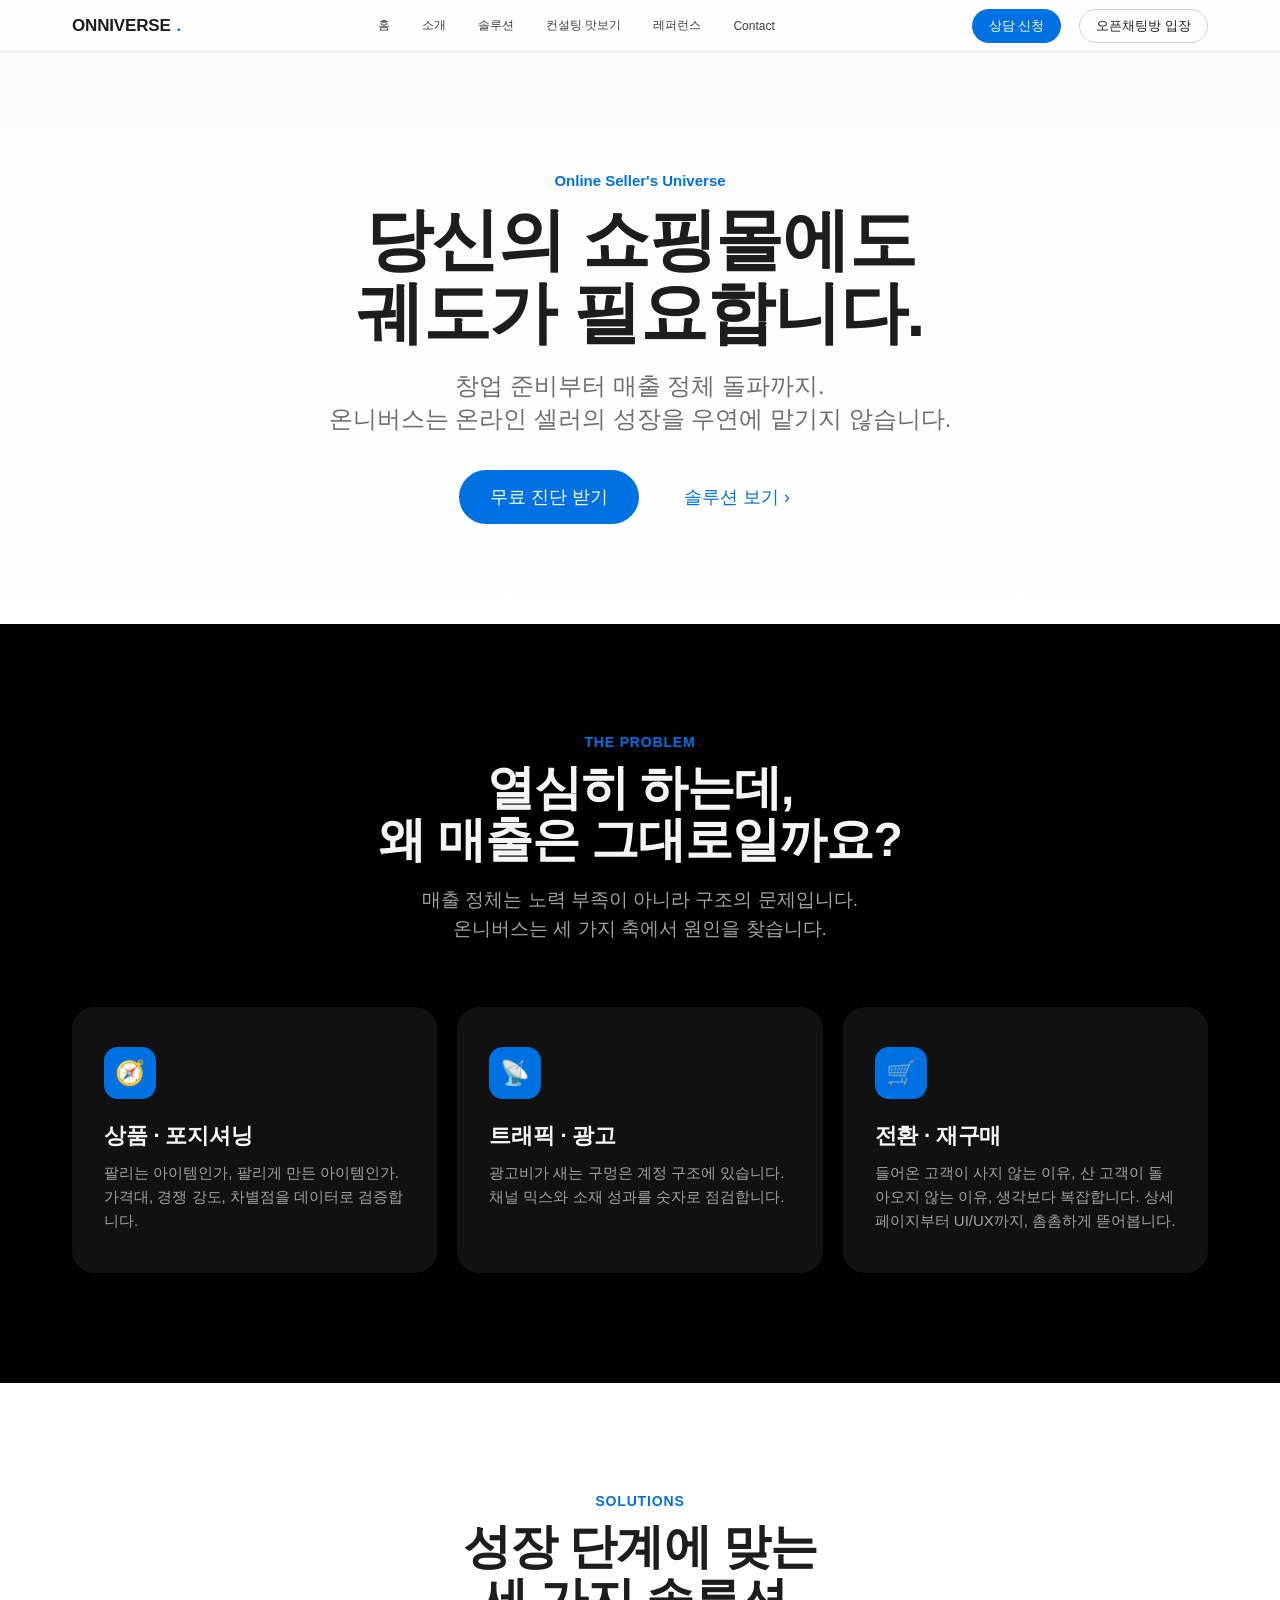
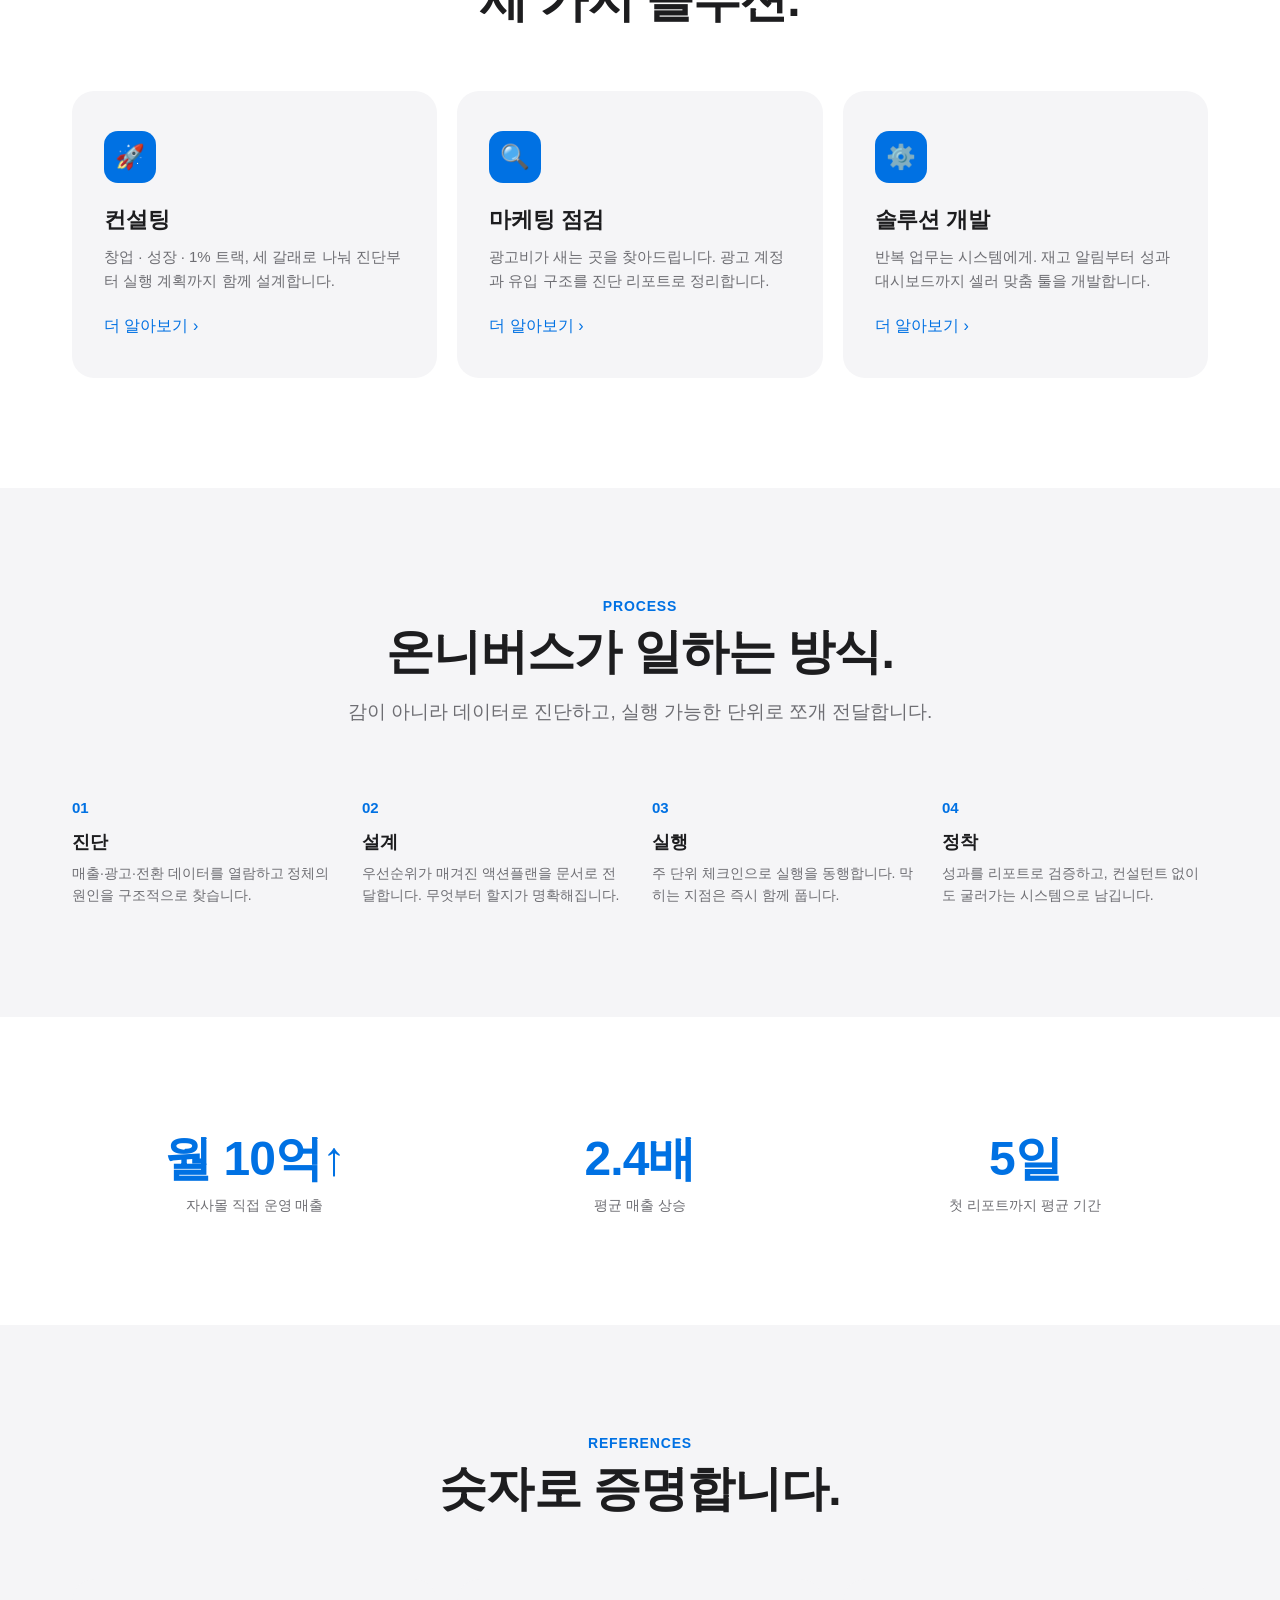
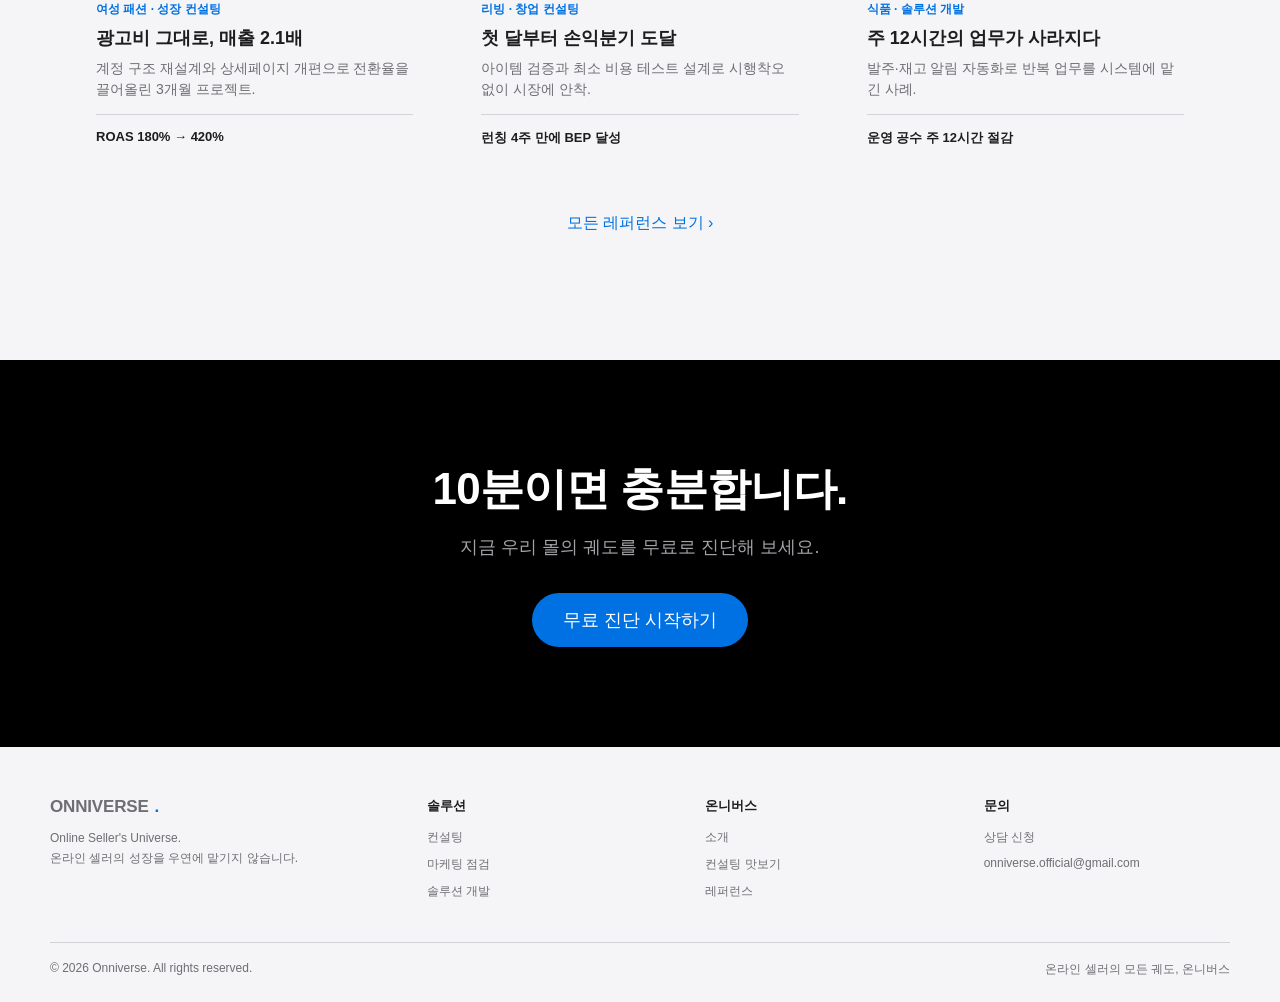
==== index.html @ 3732db98 "온니버스 웹사이트 초기 배포 Co-Authored-By: Claude Fable 5 <noreply@anthropic.com>" ====
<!DOCTYPE html>
<html lang="ko">
<head>
  <meta charset="UTF-8">
  <meta name="viewport" content="width=device-width, initial-scale=1.0">
  <title>온니버스 — Online Seller's Universe</title>
  <meta name="description" content="온라인 쇼핑몰 창업부터 매출 성장까지, 셀러의 모든 궤도를 설계하는 이커머스 컨설팅 온니버스.">
  <link rel="stylesheet" href="assets/css/style.css?v=3">
</head>
<body>

<nav class="nav">
  <div class="nav-inner">
    <a href="index.html" class="nav-logo">ONNIVERSE<span class="dot">.</span></a>
    <ul class="nav-menu">
      <li><a class="nav-link" href="index.html">홈</a></li>
      <li><a class="nav-link" href="about.html">소개</a></li>
      <li class="has-dropdown">
        <a class="nav-link" href="consulting.html">솔루션</a>
        <ul class="dropdown">
          <li><a href="consulting.html">컨설팅</a></li>
          <li><a href="marketing-audit.html">마케팅 점검</a></li>
          <li><a href="solution-dev.html">솔루션 개발</a></li>
        </ul>
      </li>
      <li><a class="nav-link" href="preview.html">컨설팅 맛보기</a></li>
      <li><a class="nav-link" href="references.html">레퍼런스</a></li>
      <li><a class="nav-link" href="contact.html">Contact</a></li>
    </ul>
    <div class="nav-cta">
      <a href="contact.html" class="btn btn-primary" style="padding:7px 16px;font-size:13px;">상담 신청</a>
      <a href="https://open.kakao.com/o/gEB5UUCi" target="_blank" rel="noopener" class="btn btn-ghost" style="padding:7px 16px;font-size:13px;">오픈채팅방 입장</a>
      <button class="nav-toggle" aria-label="메뉴 열기">
        <svg width="20" height="20" viewBox="0 0 20 20" fill="none"><path d="M3 5h14M3 10h14M3 15h14" stroke="currentColor" stroke-width="1.5" stroke-linecap="round"/></svg>
      </button>
    </div>
  </div>
</nav>

<!-- Hero -->
<header class="hero">
  <div class="hero-eyebrow">Online Seller's Universe</div>
  <h1>당신의 쇼핑몰에도<br>궤도가 필요합니다.</h1>
  <p class="lead">창업 준비부터 매출 정체 돌파까지.<br>온니버스는 온라인 셀러의 성장을 우연에 맡기지 않습니다.</p>
  <div class="hero-actions">
    <a href="preview.html" class="btn btn-primary btn-lg">무료 진단 받기</a>
    <a href="consulting.html" class="btn btn-secondary btn-lg">솔루션 보기 ›</a>
  </div>
</header>

<!-- Problem -->
<section class="section section-dark">
  <div class="wrap">
    <div class="section-head reveal">
      <div class="section-eyebrow">The Problem</div>
      <h2>열심히 하는데,<br>왜 매출은 그대로일까요?</h2>
      <p class="text-secondary">매출 정체는 노력 부족이 아니라 구조의 문제입니다.<br>온니버스는 세 가지 축에서 원인을 찾습니다.</p>
    </div>
    <div class="grid grid-3">
      <div class="card card-dark reveal">
        <div class="card-icon">🧭</div>
        <h3>상품 · 포지셔닝</h3>
        <p>팔리는 아이템인가, 팔리게 만든 아이템인가. 가격대, 경쟁 강도, 차별점을 데이터로 검증합니다.</p>
      </div>
      <div class="card card-dark reveal">
        <div class="card-icon">📡</div>
        <h3>트래픽 · 광고</h3>
        <p>광고비가 새는 구멍은 계정 구조에 있습니다. 채널 믹스와 소재 성과를 숫자로 점검합니다.</p>
      </div>
      <div class="card card-dark reveal">
        <div class="card-icon">🛒</div>
        <h3>전환 · 재구매</h3>
        <p>들어온 고객이 사지 않는 이유, 산 고객이 돌아오지 않는 이유, 생각보다 복잡합니다. 상세페이지부터 UI/UX까지, 촘촘하게 뜯어봅니다.</p>
      </div>
    </div>
  </div>
</section>

<!-- Solutions preview -->
<section class="section">
  <div class="wrap">
    <div class="section-head reveal">
      <div class="section-eyebrow">Solutions</div>
      <h2>성장 단계에 맞는<br>세 가지 솔루션.</h2>
    </div>
    <div class="grid grid-3">
      <a href="consulting.html" class="card reveal">
        <div class="card-icon">🚀</div>
        <h3>컨설팅</h3>
        <p>창업 · 성장 · 1% 트랙, 세 갈래로 나눠 진단부터 실행 계획까지 함께 설계합니다.</p>
        <p class="mt-40" style="margin-top:20px;"><span class="link-arrow">더 알아보기 ›</span></p>
      </a>
      <a href="marketing-audit.html" class="card reveal">
        <div class="card-icon">🔍</div>
        <h3>마케팅 점검</h3>
        <p>광고비가 새는 곳을 찾아드립니다. 광고 계정과 유입 구조를 진단 리포트로 정리합니다.</p>
        <p class="mt-40" style="margin-top:20px;"><span class="link-arrow">더 알아보기 ›</span></p>
      </a>
      <a href="solution-dev.html" class="card reveal">
        <div class="card-icon">⚙️</div>
        <h3>솔루션 개발</h3>
        <p>반복 업무는 시스템에게. 재고 알림부터 성과 대시보드까지 셀러 맞춤 툴을 개발합니다.</p>
        <p class="mt-40" style="margin-top:20px;"><span class="link-arrow">더 알아보기 ›</span></p>
      </a>
    </div>
  </div>
</section>

<!-- Process -->
<section class="section section-gray">
  <div class="wrap">
    <div class="section-head reveal">
      <div class="section-eyebrow">Process</div>
      <h2>온니버스가 일하는 방식.</h2>
      <p>감이 아니라 데이터로 진단하고, 실행 가능한 단위로 쪼개 전달합니다.</p>
    </div>
    <div class="steps reveal">
      <div class="step">
        <div class="step-num">01</div>
        <h4>진단</h4>
        <p>매출·광고·전환 데이터를 열람하고 정체의 원인을 구조적으로 찾습니다.</p>
      </div>
      <div class="step">
        <div class="step-num">02</div>
        <h4>설계</h4>
        <p>우선순위가 매겨진 액션플랜을 문서로 전달합니다. 무엇부터 할지가 명확해집니다.</p>
      </div>
      <div class="step">
        <div class="step-num">03</div>
        <h4>실행</h4>
        <p>주 단위 체크인으로 실행을 동행합니다. 막히는 지점은 즉시 함께 풉니다.</p>
      </div>
      <div class="step">
        <div class="step-num">04</div>
        <h4>정착</h4>
        <p>성과를 리포트로 검증하고, 컨설턴트 없이도 굴러가는 시스템으로 남깁니다.</p>
      </div>
    </div>
  </div>
</section>

<!-- Stats -->
<section class="section">
  <div class="wrap">
    <div class="stats stats-3 reveal">
      <div class="stat"><div class="num">월 10억↑</div><div class="label">자사몰 직접 운영 매출</div></div>
      <div class="stat"><div class="num">2.4배</div><div class="label">평균 매출 상승</div></div>
      <div class="stat"><div class="num">5일</div><div class="label">첫 리포트까지 평균 기간</div></div>
    </div>
  </div>
</section>

<!-- Reference highlight -->
<section class="section section-gray">
  <div class="wrap">
    <div class="section-head reveal">
      <div class="section-eyebrow">References</div>
      <h2>숫자로 증명합니다.</h2>
    </div>
    <div class="grid grid-3">
      <div class="ref-card reveal">
        <div class="ref-body">
          <div class="ref-tag">여성 패션 · 성장 컨설팅</div>
          <h4>광고비 그대로, 매출 2.1배</h4>
          <p>계정 구조 재설계와 상세페이지 개편으로 전환율을 끌어올린 3개월 프로젝트.</p>
          <div class="ref-result">ROAS 180% → 420%</div>
        </div>
      </div>
      <div class="ref-card reveal">
        <div class="ref-body">
          <div class="ref-tag">리빙 · 창업 컨설팅</div>
          <h4>첫 달부터 손익분기 도달</h4>
          <p>아이템 검증과 최소 비용 테스트 설계로 시행착오 없이 시장에 안착.</p>
          <div class="ref-result">런칭 4주 만에 BEP 달성</div>
        </div>
      </div>
      <div class="ref-card reveal">
        <div class="ref-body">
          <div class="ref-tag">식품 · 솔루션 개발</div>
          <h4>주 12시간의 업무가 사라지다</h4>
          <p>발주·재고 알림 자동화로 반복 업무를 시스템에 맡긴 사례.</p>
          <div class="ref-result">운영 공수 주 12시간 절감</div>
        </div>
      </div>
    </div>
    <p class="text-center mt-40"><a href="references.html" class="link-arrow">모든 레퍼런스 보기 ›</a></p>
  </div>
</section>

<!-- CTA -->
<section class="cta-banner">
  <h2>10분이면 충분합니다.</h2>
  <p>지금 우리 몰의 궤도를 무료로 진단해 보세요.</p>
  <a href="preview.html" class="btn btn-primary btn-lg">무료 진단 시작하기</a>
</section>

<footer class="footer">
  <div class="footer-top">
    <div class="footer-brand">
      <div class="nav-logo">ONNIVERSE<span class="dot">.</span></div>
      <p>Online Seller's Universe.<br>온라인 셀러의 성장을 우연에 맡기지 않습니다.</p>
    </div>
    <div class="footer-col">
      <h5>솔루션</h5>
      <ul>
        <li><a href="consulting.html">컨설팅</a></li>
        <li><a href="marketing-audit.html">마케팅 점검</a></li>
        <li><a href="solution-dev.html">솔루션 개발</a></li>
      </ul>
    </div>
    <div class="footer-col">
      <h5>온니버스</h5>
      <ul>
        <li><a href="about.html">소개</a></li>
        <li><a href="preview.html">컨설팅 맛보기</a></li>
        <li><a href="references.html">레퍼런스</a></li>
      </ul>
    </div>
    <div class="footer-col">
      <h5>문의</h5>
      <ul>
        <li><a href="contact.html">상담 신청</a></li>
        <li><a href="mailto:onniverse.official@gmail.com">onniverse.official@gmail.com</a></li>
      </ul>
    </div>
  </div>
  <div class="footer-bottom">
    <span>© 2026 Onniverse. All rights reserved.</span>
    <span>온라인 셀러의 모든 궤도, 온니버스</span>
  </div>
</footer>

<script src="assets/js/main.js"></script>
</body>
</html>
---- assets/css/style.css ----
/* ==========================================================================
   온니버스 (Onniverse) — Design System
   Apple.com-inspired: large type, generous whitespace, blur nav, subtle motion
   ========================================================================== */

:root {
  --bg: #ffffff;
  --bg-secondary: #f5f5f7;
  --bg-dark: #000000;
  --bg-dark-2: #111112;
  --text: #1d1d1f;
  --text-secondary: #6e6e73;
  --text-on-dark: #f5f5f7;
  --text-on-dark-secondary: #a1a1a6;
  --accent: #0071e3;
  --accent-hover: #0077ed;
  --border: #d2d2d7;
  --border-dark: #333336;
  --radius-lg: 22px;
  --radius-md: 14px;
  --radius-sm: 8px;
  --nav-height: 52px;
  --max-width: 1180px;
  --ease: cubic-bezier(0.28, 0.11, 0.32, 1);
}

* { box-sizing: border-box; }

html {
  scroll-behavior: smooth;
  scroll-padding-top: var(--nav-height);
}

body {
  margin: 0;
  font-family: -apple-system, BlinkMacSystemFont, "SF Pro Display", "SF Pro KR",
    "Apple SD Gothic Neo", "Pretendard", "Helvetica Neue", Arial, sans-serif;
  color: var(--text);
  background: var(--bg);
  -webkit-font-smoothing: antialiased;
  overflow-x: hidden;
}

img { max-width: 100%; display: block; }
a { color: inherit; text-decoration: none; }
ul { list-style: none; margin: 0; padding: 0; }
button { font-family: inherit; }

.wrap {
  max-width: var(--max-width);
  margin: 0 auto;
  padding: 0 22px;
}

/* ---------- Navigation ---------- */

.nav {
  position: fixed;
  top: 0; left: 0; right: 0;
  height: var(--nav-height);
  z-index: 1000;
  background: rgba(255, 255, 255, 0.72);
  backdrop-filter: saturate(180%) blur(20px);
  -webkit-backdrop-filter: saturate(180%) blur(20px);
  border-bottom: 1px solid rgba(0, 0, 0, 0.08);
}

.nav-inner {
  max-width: var(--max-width);
  margin: 0 auto;
  height: 100%;
  padding: 0 22px;
  display: flex;
  align-items: center;
  justify-content: space-between;
}

.nav-logo {
  font-size: 17px;
  font-weight: 600;
  letter-spacing: -0.01em;
  display: flex;
  align-items: center;
  gap: 6px;
}

.nav-logo .dot { color: var(--accent); }

.nav-menu {
  display: flex;
  align-items: center;
  height: 100%;
}

.nav-menu > li {
  position: relative;
  height: 100%;
}

.nav-link {
  display: flex;
  align-items: center;
  height: 100%;
  padding: 0 16px;
  font-size: 12px;
  font-weight: 400;
  color: var(--text);
  opacity: 0.85;
  transition: opacity 0.2s var(--ease);
  white-space: nowrap;
}

.nav-link:hover { opacity: 1; }

.nav-menu > li.has-dropdown:hover .dropdown {
  opacity: 1;
  visibility: visible;
  transform: translateY(0);
}

.dropdown {
  position: absolute;
  top: 100%;
  left: 50%;
  transform: translateX(-50%) translateY(-8px);
  min-width: 190px;
  background: rgba(255, 255, 255, 0.85);
  backdrop-filter: saturate(180%) blur(24px);
  -webkit-backdrop-filter: saturate(180%) blur(24px);
  border-radius: 0 0 12px 12px;
  box-shadow: 0 12px 28px rgba(0, 0, 0, 0.12);
  padding: 10px 0;
  opacity: 0;
  visibility: hidden;
  transition: all 0.25s var(--ease);
}

.dropdown li a {
  display: block;
  padding: 10px 22px;
  font-size: 13px;
  color: var(--text);
  opacity: 0.8;
}

.dropdown li a:hover { opacity: 1; color: var(--accent); }

.nav-cta {
  display: flex;
  align-items: center;
  gap: 18px;
}

.nav-toggle {
  display: none;
  background: none;
  border: none;
  cursor: pointer;
  padding: 8px;
  color: var(--text);
}

/* Mobile nav */
@media (max-width: 834px) {
  .nav-toggle { display: block; }
  .nav-menu {
    position: fixed;
    top: var(--nav-height);
    left: 0; right: 0;
    flex-direction: column;
    align-items: stretch;
    background: rgba(255, 255, 255, 0.97);
    backdrop-filter: blur(20px);
    height: auto;
    max-height: 0;
    overflow: hidden;
    transition: max-height 0.35s var(--ease);
    border-bottom: 1px solid var(--border);
  }
  .nav-menu.open { max-height: 600px; }
  .nav-menu > li { height: auto; }
  .nav-link {
    height: auto;
    padding: 16px 22px;
    font-size: 17px;
    border-bottom: 1px solid rgba(0,0,0,0.06);
  }
  .dropdown {
    position: static;
    transform: none;
    opacity: 1;
    visibility: visible;
    box-shadow: none;
    border-radius: 0;
    background: var(--bg-secondary);
    display: none;
    padding: 4px 0;
  }
  .nav-menu > li.has-dropdown.open .dropdown { display: block; }
  .dropdown li a { padding: 14px 40px; font-size: 15px; }
}

/* ---------- Hero ---------- */

.hero {
  padding: calc(var(--nav-height) + 120px) 22px 100px;
  text-align: center;
  background: linear-gradient(180deg, #fbfbfd 0%, #ffffff 100%);
}

.hero-eyebrow {
  font-size: 15px;
  font-weight: 600;
  color: var(--accent);
  margin-bottom: 14px;
}

.hero h1 {
  font-size: clamp(38px, 6vw, 68px);
  font-weight: 700;
  letter-spacing: -0.02em;
  line-height: 1.07;
  margin: 0 0 20px;
}

.hero p.lead {
  font-size: clamp(18px, 2.4vw, 24px);
  color: var(--text-secondary);
  max-width: 640px;
  margin: 0 auto 34px;
  line-height: 1.4;
}

.hero-actions {
  display: flex;
  gap: 14px;
  justify-content: center;
  flex-wrap: wrap;
}

.hero-visual {
  margin-top: 64px;
  border-radius: var(--radius-lg);
  overflow: hidden;
  background: linear-gradient(135deg, #eef1f5 0%, #dfe3ea 100%);
  aspect-ratio: 16 / 8;
  max-width: var(--max-width);
  margin-left: auto;
  margin-right: auto;
  display: flex;
  align-items: center;
  justify-content: center;
  position: relative;
}

/* ---------- Buttons ---------- */

.btn {
  display: inline-flex;
  align-items: center;
  justify-content: center;
  padding: 12px 22px;
  border-radius: 980px;
  font-size: 16px;
  font-weight: 400;
  cursor: pointer;
  border: 1px solid transparent;
  transition: all 0.2s var(--ease);
}

.btn-primary {
  background: var(--accent);
  color: #fff;
}
.btn-primary:hover { background: var(--accent-hover); }

.btn-secondary {
  background: transparent;
  color: var(--accent);
}
.btn-secondary:hover { text-decoration: underline; }

.btn-ghost {
  background: transparent;
  color: var(--text);
  border-color: var(--border);
}
.btn-ghost:hover { border-color: var(--text); }

.btn-lg { padding: 14px 30px; font-size: 18px; }

.link-arrow {
  color: var(--accent);
  font-size: 16px;
  display: inline-flex;
  align-items: center;
  gap: 4px;
}
.link-arrow:hover { text-decoration: underline; }

/* ---------- Sections ---------- */

section { position: relative; }

.section {
  padding: 110px 22px;
}

.section-tight { padding: 80px 22px; }

.section-dark {
  background: var(--bg-dark);
  color: var(--text-on-dark);
}
.section-dark .text-secondary { color: var(--text-on-dark-secondary); }

.section-gray { background: var(--bg-secondary); }

.section-head {
  text-align: center;
  max-width: 720px;
  margin: 0 auto 64px;
}

.section-eyebrow {
  font-size: 14px;
  font-weight: 600;
  color: var(--accent);
  text-transform: uppercase;
  letter-spacing: 0.06em;
  margin-bottom: 12px;
}

.section-head h2 {
  font-size: clamp(30px, 4.5vw, 48px);
  font-weight: 700;
  letter-spacing: -0.02em;
  line-height: 1.1;
  margin: 0 0 18px;
}

.section-head p {
  font-size: 19px;
  color: var(--text-secondary);
  line-height: 1.5;
}

.text-secondary { color: var(--text-secondary); }

/* ---------- Grid / Cards ---------- */

.grid {
  display: grid;
  gap: 20px;
}

.grid-2 { grid-template-columns: repeat(2, 1fr); }
.grid-3 { grid-template-columns: repeat(3, 1fr); }
.grid-4 { grid-template-columns: repeat(4, 1fr); }

@media (max-width: 900px) {
  .grid-2, .grid-3, .grid-4 { grid-template-columns: 1fr; }
}

.card {
  background: var(--bg-secondary);
  border-radius: var(--radius-lg);
  padding: 40px 32px;
  transition: transform 0.3s var(--ease);
}

.card-icon {
  width: 52px;
  height: 52px;
  border-radius: 14px;
  background: var(--accent);
  color: #fff;
  display: flex;
  align-items: center;
  justify-content: center;
  font-size: 24px;
  margin-bottom: 22px;
}

.card h3 {
  font-size: 22px;
  font-weight: 600;
  letter-spacing: -0.01em;
  margin: 0 0 10px;
}

.card p {
  font-size: 15px;
  color: var(--text-secondary);
  line-height: 1.6;
  margin: 0;
}

.card-dark {
  background: var(--bg-dark-2);
  color: var(--text-on-dark);
}
.card-dark p { color: var(--text-on-dark-secondary); }

/* ---------- Stats ---------- */

.stats {
  display: grid;
  grid-template-columns: repeat(4, 1fr);
  gap: 20px;
  text-align: center;
}
.stats-3 { grid-template-columns: repeat(3, 1fr); }
@media (max-width: 700px) {
  .stats, .stats-3 { grid-template-columns: repeat(2, 1fr); }
}
.stat .num {
  font-size: clamp(32px, 4vw, 48px);
  font-weight: 700;
  color: var(--accent);
  letter-spacing: -0.02em;
}
.stat .label {
  font-size: 14px;
  color: var(--text-secondary);
  margin-top: 6px;
}

/* ---------- Steps / Process ---------- */

.steps {
  display: grid;
  grid-template-columns: repeat(4, 1fr);
  gap: 24px;
  counter-reset: step;
}
@media (max-width: 900px) { .steps { grid-template-columns: 1fr 1fr; } }
@media (max-width: 560px) { .steps { grid-template-columns: 1fr; } }

.step {
  position: relative;
  padding-top: 8px;
}
.step .step-num {
  font-size: 15px;
  font-weight: 700;
  color: var(--accent);
  margin-bottom: 14px;
}
.step h4 {
  font-size: 18px;
  font-weight: 600;
  margin: 0 0 8px;
}
.step p {
  font-size: 14px;
  color: var(--text-secondary);
  line-height: 1.6;
  margin: 0;
}

/* ---------- Table ---------- */

table.compare {
  width: 100%;
  border-collapse: collapse;
  font-size: 15px;
}
table.compare th, table.compare td {
  padding: 16px 18px;
  border-bottom: 1px solid var(--border);
  text-align: left;
}
table.compare th { color: var(--text-secondary); font-weight: 500; font-size: 13px; }

/* ---------- Footer ---------- */

.footer {
  background: var(--bg-secondary);
  padding: 50px 22px 24px;
  font-size: 12px;
  color: var(--text-secondary);
}

.footer-top {
  max-width: var(--max-width);
  margin: 0 auto;
  display: grid;
  grid-template-columns: 1.4fr repeat(3, 1fr);
  gap: 32px;
  padding-bottom: 32px;
  border-bottom: 1px solid var(--border);
}

@media (max-width: 700px) {
  .footer-top { grid-template-columns: 1fr 1fr; }
}

.footer-brand .nav-logo { margin-bottom: 10px; }
.footer-brand p { max-width: 260px; line-height: 1.6; }

.footer-col h5 {
  font-size: 13px;
  color: var(--text);
  font-weight: 600;
  margin: 0 0 14px;
}
.footer-col li { margin-bottom: 10px; }
.footer-col a:hover { color: var(--accent); }

.footer-bottom {
  max-width: var(--max-width);
  margin: 0 auto;
  padding-top: 18px;
  display: flex;
  justify-content: space-between;
  flex-wrap: wrap;
  gap: 8px;
}

/* ---------- Reveal animation ---------- */

.reveal {
  opacity: 0;
  transform: translateY(24px);
  transition: opacity 0.7s var(--ease), transform 0.7s var(--ease);
}
.reveal.in {
  opacity: 1;
  transform: translateY(0);
}

/* ---------- Page header (sub pages) ---------- */

.page-header {
  padding: calc(var(--nav-height) + 90px) 22px 70px;
  text-align: center;
}
.page-header .section-eyebrow { justify-content: center; display: flex; }
.page-header h1 {
  font-size: clamp(32px, 5vw, 56px);
  font-weight: 700;
  letter-spacing: -0.02em;
  margin: 0 0 16px;
}
.page-header p {
  font-size: 19px;
  color: var(--text-secondary);
  max-width: 620px;
  margin: 0 auto;
  line-height: 1.5;
}

/* ---------- Breadcrumb ---------- */
.breadcrumb {
  font-size: 13px;
  color: var(--text-secondary);
  text-align: center;
  padding-top: calc(var(--nav-height) + 24px);
}
.breadcrumb a:hover { color: var(--accent); }

/* ---------- Two-col feature ---------- */

.feature-row {
  display: grid;
  grid-template-columns: 1fr 1fr;
  gap: 60px;
  align-items: center;
}
@media (max-width: 900px) {
  .feature-row { grid-template-columns: 1fr; gap: 32px; }
  .feature-row.reverse .feature-visual { order: -1; }
}
.feature-visual {
  border-radius: var(--radius-lg);
  aspect-ratio: 4/3;
  background: linear-gradient(135deg, #eef1f5 0%, #dde1e8 100%);
  display: flex;
  align-items: center;
  justify-content: center;
  font-size: 15px;
  color: var(--text-secondary);
}
.feature-copy .section-eyebrow { margin-bottom: 10px; }
.feature-copy h3 {
  font-size: clamp(26px, 3.5vw, 36px);
  font-weight: 700;
  letter-spacing: -0.02em;
  margin: 0 0 16px;
  line-height: 1.15;
}
.feature-copy p {
  font-size: 17px;
  color: var(--text-secondary);
  line-height: 1.6;
  margin: 0 0 24px;
}
.feature-copy ul { margin: 0 0 24px; }
.feature-copy ul li {
  padding-left: 26px;
  position: relative;
  margin-bottom: 12px;
  font-size: 15px;
  color: var(--text);
}
.feature-copy ul li::before {
  content: "✓";
  position: absolute;
  left: 0;
  color: var(--accent);
  font-weight: 700;
}

/* ---------- Form ---------- */

.form-box {
  max-width: 640px;
  margin: 0 auto;
  background: var(--bg-secondary);
  border-radius: var(--radius-lg);
  padding: 44px;
}
@media (max-width: 600px) { .form-box { padding: 28px 22px; } }

.form-row { margin-bottom: 20px; }
.form-row label {
  display: block;
  font-size: 14px;
  font-weight: 600;
  margin-bottom: 8px;
}
.form-row input,
.form-row select,
.form-row textarea {
  width: 100%;
  padding: 13px 16px;
  border-radius: 10px;
  border: 1px solid var(--border);
  font-size: 15px;
  font-family: inherit;
  background: #fff;
  transition: border-color 0.2s;
}
.form-row input:focus,
.form-row select:focus,
.form-row textarea:focus {
  outline: none;
  border-color: var(--accent);
}
.form-row textarea { resize: vertical; min-height: 120px; }
.form-note { font-size: 13px; color: var(--text-secondary); margin-top: 10px; }

.checkbox-row {
  display: flex;
  align-items: flex-start;
  gap: 10px;
  font-size: 13px;
  color: var(--text-secondary);
}
.checkbox-row input { width: auto; margin-top: 3px; }

/* ---------- Contact info cards ---------- */

.contact-info {
  display: grid;
  grid-template-columns: repeat(3, 1fr);
  gap: 20px;
  max-width: var(--max-width);
  margin: 0 auto 70px;
  text-align: center;
}
@media (max-width: 800px) { .contact-info { grid-template-columns: 1fr; } }
.contact-info .card-icon { margin: 0 auto 18px; }
.contact-info .card { text-align: center; }

/* ---------- Reference / Portfolio ---------- */

.ref-filter {
  display: flex;
  gap: 10px;
  justify-content: center;
  flex-wrap: wrap;
  margin-bottom: 50px;
}
.ref-filter button {
  padding: 9px 18px;
  border-radius: 980px;
  border: 1px solid var(--border);
  background: transparent;
  font-size: 14px;
  cursor: pointer;
  transition: all 0.2s var(--ease);
}
.ref-filter button.active,
.ref-filter button:hover {
  background: var(--text);
  color: #fff;
  border-color: var(--text);
}

.ref-card {
  border-radius: var(--radius-lg);
  overflow: hidden;
  background: var(--bg-secondary);
  cursor: default;
}
.ref-thumb {
  aspect-ratio: 4/3;
  background: linear-gradient(135deg, #e4e7ec, #cfd4dc);
  display: flex;
  align-items: center;
  justify-content: center;
  color: var(--text-secondary);
  font-size: 14px;
}
.ref-body { padding: 22px 24px 26px; }
.ref-tag {
  font-size: 12px;
  font-weight: 600;
  color: var(--accent);
  margin-bottom: 8px;
}
.ref-body h4 { font-size: 18px; margin: 0 0 8px; font-weight: 600; }
.ref-body p { font-size: 14px; color: var(--text-secondary); margin: 0; line-height: 1.5; }
.ref-result {
  margin-top: 14px;
  padding-top: 14px;
  border-top: 1px solid var(--border);
  font-size: 13px;
  font-weight: 600;
  color: var(--text);
}

/* ---------- FAQ / Accordion ---------- */

.accordion-item {
  border-bottom: 1px solid var(--border);
}
.accordion-q {
  width: 100%;
  text-align: left;
  background: none;
  border: none;
  padding: 24px 4px;
  font-size: 17px;
  font-weight: 600;
  display: flex;
  justify-content: space-between;
  align-items: center;
  cursor: pointer;
  color: var(--text);
}
.accordion-q .plus {
  font-size: 22px;
  font-weight: 300;
  color: var(--accent);
  transition: transform 0.3s var(--ease);
  flex-shrink: 0;
  margin-left: 20px;
}
.accordion-item.open .accordion-q .plus { transform: rotate(45deg); }
.accordion-a {
  max-height: 0;
  overflow: hidden;
  transition: max-height 0.35s var(--ease);
}
.accordion-a-inner {
  padding: 0 4px 24px;
  font-size: 15px;
  color: var(--text-secondary);
  line-height: 1.7;
}

/* ---------- Sample report mock ---------- */

.mock-report {
  background: #fff;
  border-radius: var(--radius-lg);
  box-shadow: 0 20px 60px rgba(0,0,0,0.12);
  padding: 36px;
  max-width: 640px;
  margin: 0 auto;
  border: 1px solid var(--border);
}
.mock-report .mock-head {
  display: flex;
  justify-content: space-between;
  align-items: center;
  margin-bottom: 24px;
  padding-bottom: 20px;
  border-bottom: 1px solid var(--border);
}
.mock-score {
  font-size: 40px;
  font-weight: 700;
  color: var(--accent);
}
.mock-row {
  display: flex;
  justify-content: space-between;
  padding: 12px 0;
  border-bottom: 1px solid #f0f0f2;
  font-size: 14px;
}
.mock-badge {
  font-size: 11px;
  font-weight: 700;
  padding: 3px 10px;
  border-radius: 980px;
}
.mock-badge.good { background: #e6f7ec; color: #1c8a44; }
.mock-badge.warn { background: #fff4e0; color: #b9740a; }
.mock-badge.bad { background: #fde8e8; color: #c62828; }

/* ---------- CTA banner ---------- */

.cta-banner {
  text-align: center;
  padding: 100px 22px;
  background: var(--bg-dark);
  color: #fff;
}
.cta-banner h2 {
  font-size: clamp(28px, 4.5vw, 44px);
  font-weight: 700;
  letter-spacing: -0.02em;
  margin: 0 0 16px;
}
.cta-banner p {
  font-size: 18px;
  color: var(--text-on-dark-secondary);
  margin: 0 0 34px;
}

/* ---------- Notice list ---------- */

.notice-list { border-top: 1px solid var(--text); }
.notice-item {
  display: grid;
  grid-template-columns: 90px 1fr 120px;
  gap: 16px;
  align-items: center;
  padding: 22px 8px;
  border-bottom: 1px solid var(--border);
}
@media (max-width: 600px) {
  .notice-item { grid-template-columns: 1fr; gap: 6px; }
}
.notice-badge {
  font-size: 11px;
  font-weight: 700;
  color: var(--accent);
  background: rgba(0,113,227,0.1);
  padding: 4px 10px;
  border-radius: 980px;
  justify-self: start;
}
.notice-title { font-size: 16px; font-weight: 500; }
.notice-date { font-size: 13px; color: var(--text-secondary); justify-self: end; }
@media (max-width: 600px) { .notice-date { justify-self: start; } }

/* ---------- Diagnosis quiz ---------- */

.quiz-box {
  max-width: 640px;
  margin: 0 auto;
  background: #fff;
  border: 1px solid var(--border);
  border-radius: var(--radius-lg);
  padding: 44px;
  box-shadow: 0 20px 60px rgba(0,0,0,0.08);
}
@media (max-width: 600px) { .quiz-box { padding: 28px 22px; } }

.quiz-progress {
  height: 4px;
  background: var(--bg-secondary);
  border-radius: 980px;
  overflow: hidden;
  margin-bottom: 28px;
}
.quiz-progress .bar {
  height: 100%;
  background: var(--accent);
  width: 0%;
  transition: width 0.4s var(--ease);
}
.quiz-step-label {
  font-size: 13px;
  font-weight: 600;
  color: var(--accent);
  margin-bottom: 10px;
}
.quiz-q {
  font-size: clamp(20px, 3vw, 26px);
  font-weight: 700;
  letter-spacing: -0.01em;
  line-height: 1.3;
  margin: 0 0 8px;
  min-height: 68px;
}
.quiz-hint {
  font-size: 14px;
  color: var(--text-secondary);
  margin: 0 0 28px;
}
.quiz-actions {
  display: grid;
  grid-template-columns: 1fr 1fr;
  gap: 12px;
}
.quiz-actions button {
  padding: 16px;
  border-radius: var(--radius-md);
  border: 1px solid var(--border);
  background: #fff;
  font-size: 16px;
  font-weight: 500;
  cursor: pointer;
  transition: all 0.2s var(--ease);
}
.quiz-actions button:hover {
  border-color: var(--accent);
  color: var(--accent);
  background: rgba(0,113,227,0.04);
}
.quiz-back {
  margin-top: 18px;
  background: none;
  border: none;
  font-size: 13px;
  color: var(--text-secondary);
  cursor: pointer;
}
.quiz-back:hover { color: var(--text); }

/* Quiz audience select */
.audience-options { display: grid; gap: 12px; }
.audience-options button {
  padding: 18px 20px;
  border-radius: var(--radius-md);
  border: 1px solid var(--border);
  background: #fff;
  cursor: pointer;
  text-align: left;
  transition: all 0.2s var(--ease);
}
.audience-options button:hover {
  border-color: var(--accent);
  background: rgba(0,113,227,0.04);
}
.audience-options button b {
  display: block;
  font-size: 16px;
  font-weight: 600;
  margin-bottom: 4px;
  color: var(--text);
}
.audience-options button span {
  font-size: 13px;
  color: var(--text-secondary);
}

/* Quiz result */
.quiz-result { text-align: center; }
.result-ring {
  width: 140px;
  height: 140px;
  margin: 0 auto 24px;
  position: relative;
}
.result-ring svg { transform: rotate(-90deg); }
.result-ring .track { fill: none; stroke: var(--bg-secondary); stroke-width: 10; }
.result-ring .value {
  fill: none;
  stroke: var(--accent);
  stroke-width: 10;
  stroke-linecap: round;
  stroke-dasharray: 377;
  stroke-dashoffset: 377;
  transition: stroke-dashoffset 1s var(--ease);
}
.result-ring .score {
  position: absolute;
  inset: 0;
  display: flex;
  flex-direction: column;
  align-items: center;
  justify-content: center;
}
.result-ring .score b { font-size: 34px; letter-spacing: -0.02em; }
.result-ring .score span { font-size: 12px; color: var(--text-secondary); }
.result-tier {
  font-size: 24px;
  font-weight: 700;
  letter-spacing: -0.01em;
  margin: 0 0 10px;
}
.result-desc {
  font-size: 15px;
  color: var(--text-secondary);
  line-height: 1.7;
  max-width: 440px;
  margin: 0 auto 28px;
}
.result-reco {
  background: var(--bg-secondary);
  border-radius: var(--radius-md);
  padding: 20px 24px;
  text-align: left;
  margin-bottom: 28px;
}
.result-reco h5 {
  font-size: 13px;
  font-weight: 700;
  color: var(--accent);
  margin: 0 0 10px;
  text-transform: uppercase;
  letter-spacing: 0.05em;
}
.result-reco ul li {
  font-size: 14px;
  padding: 6px 0 6px 24px;
  position: relative;
  color: var(--text);
}
.result-reco ul li::before {
  content: "→";
  position: absolute;
  left: 0;
  color: var(--accent);
}
.result-cta {
  display: flex;
  gap: 12px;
  justify-content: center;
  flex-wrap: wrap;
}

/* ---------- Utility ---------- */

.text-center { text-align: center; }
.mt-40 { margin-top: 40px; }
.divider { height: 1px; background: var(--border); border: none; margin: 0; }
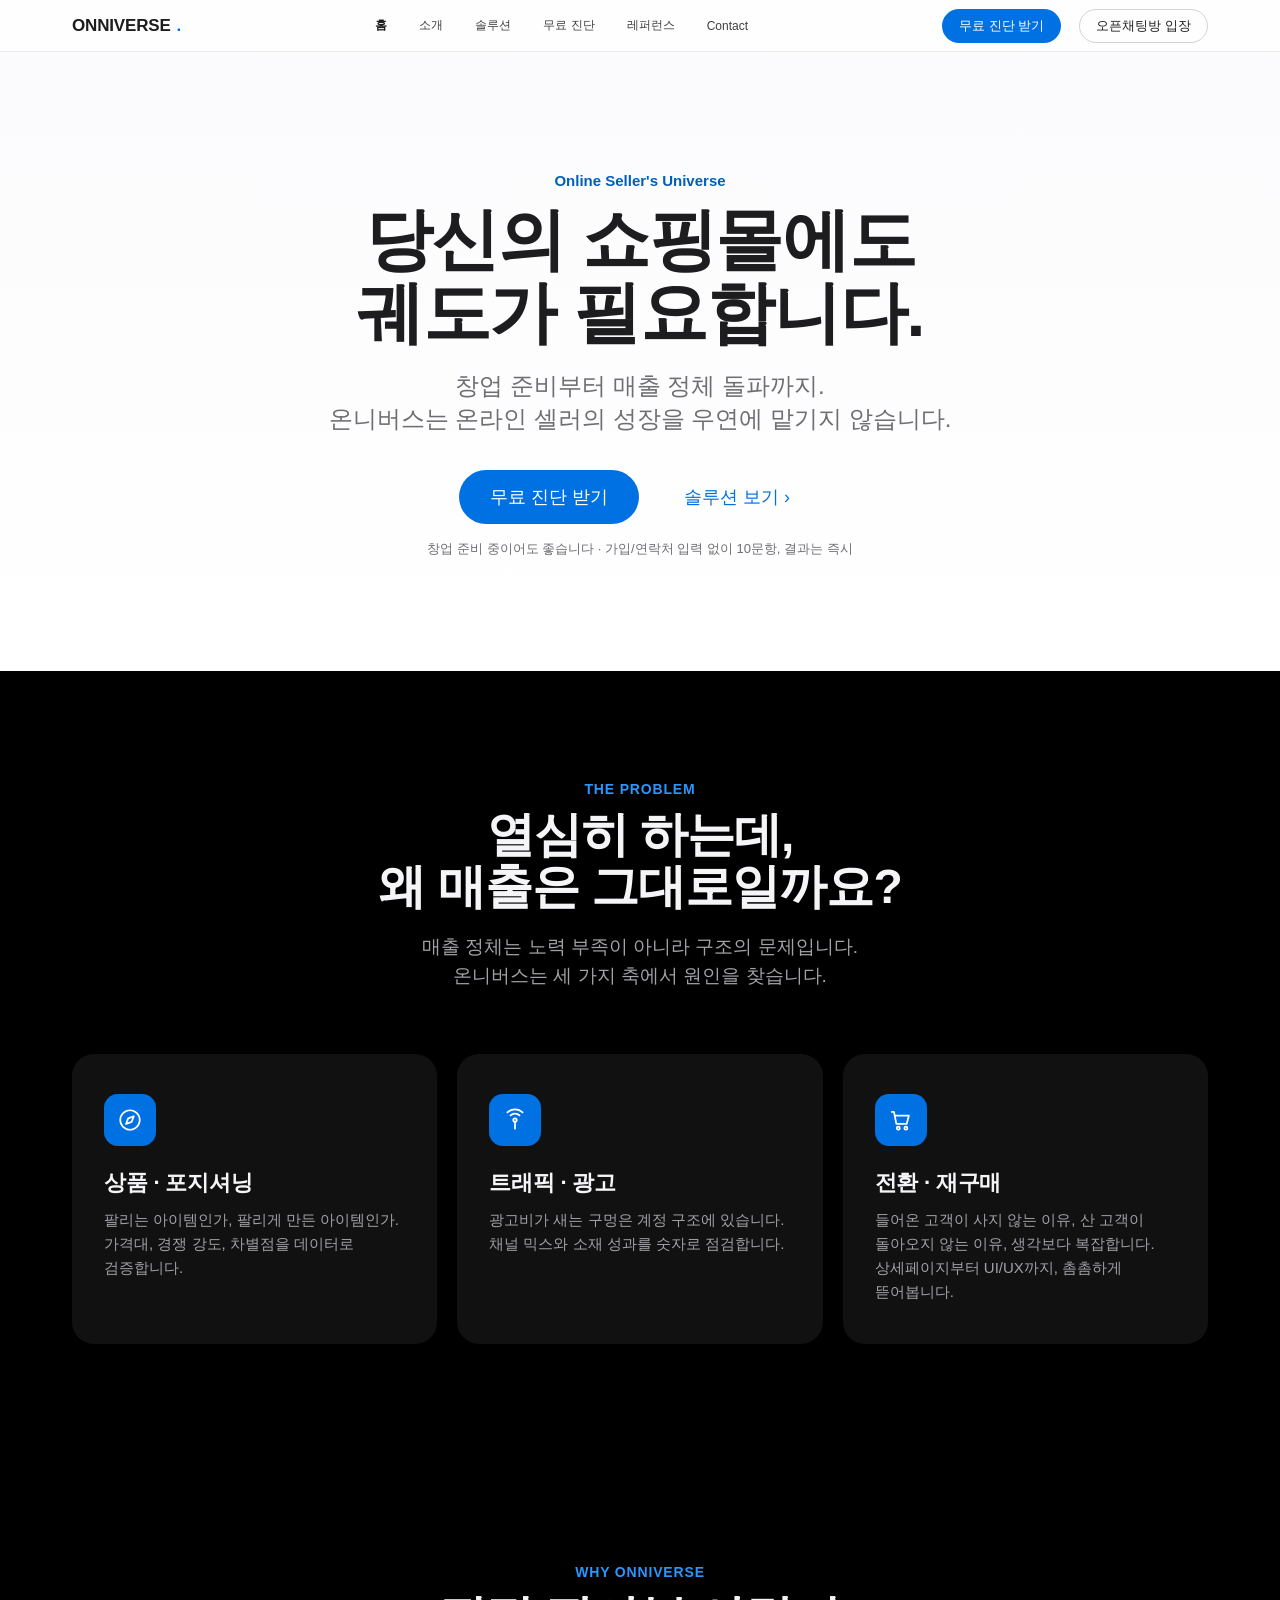
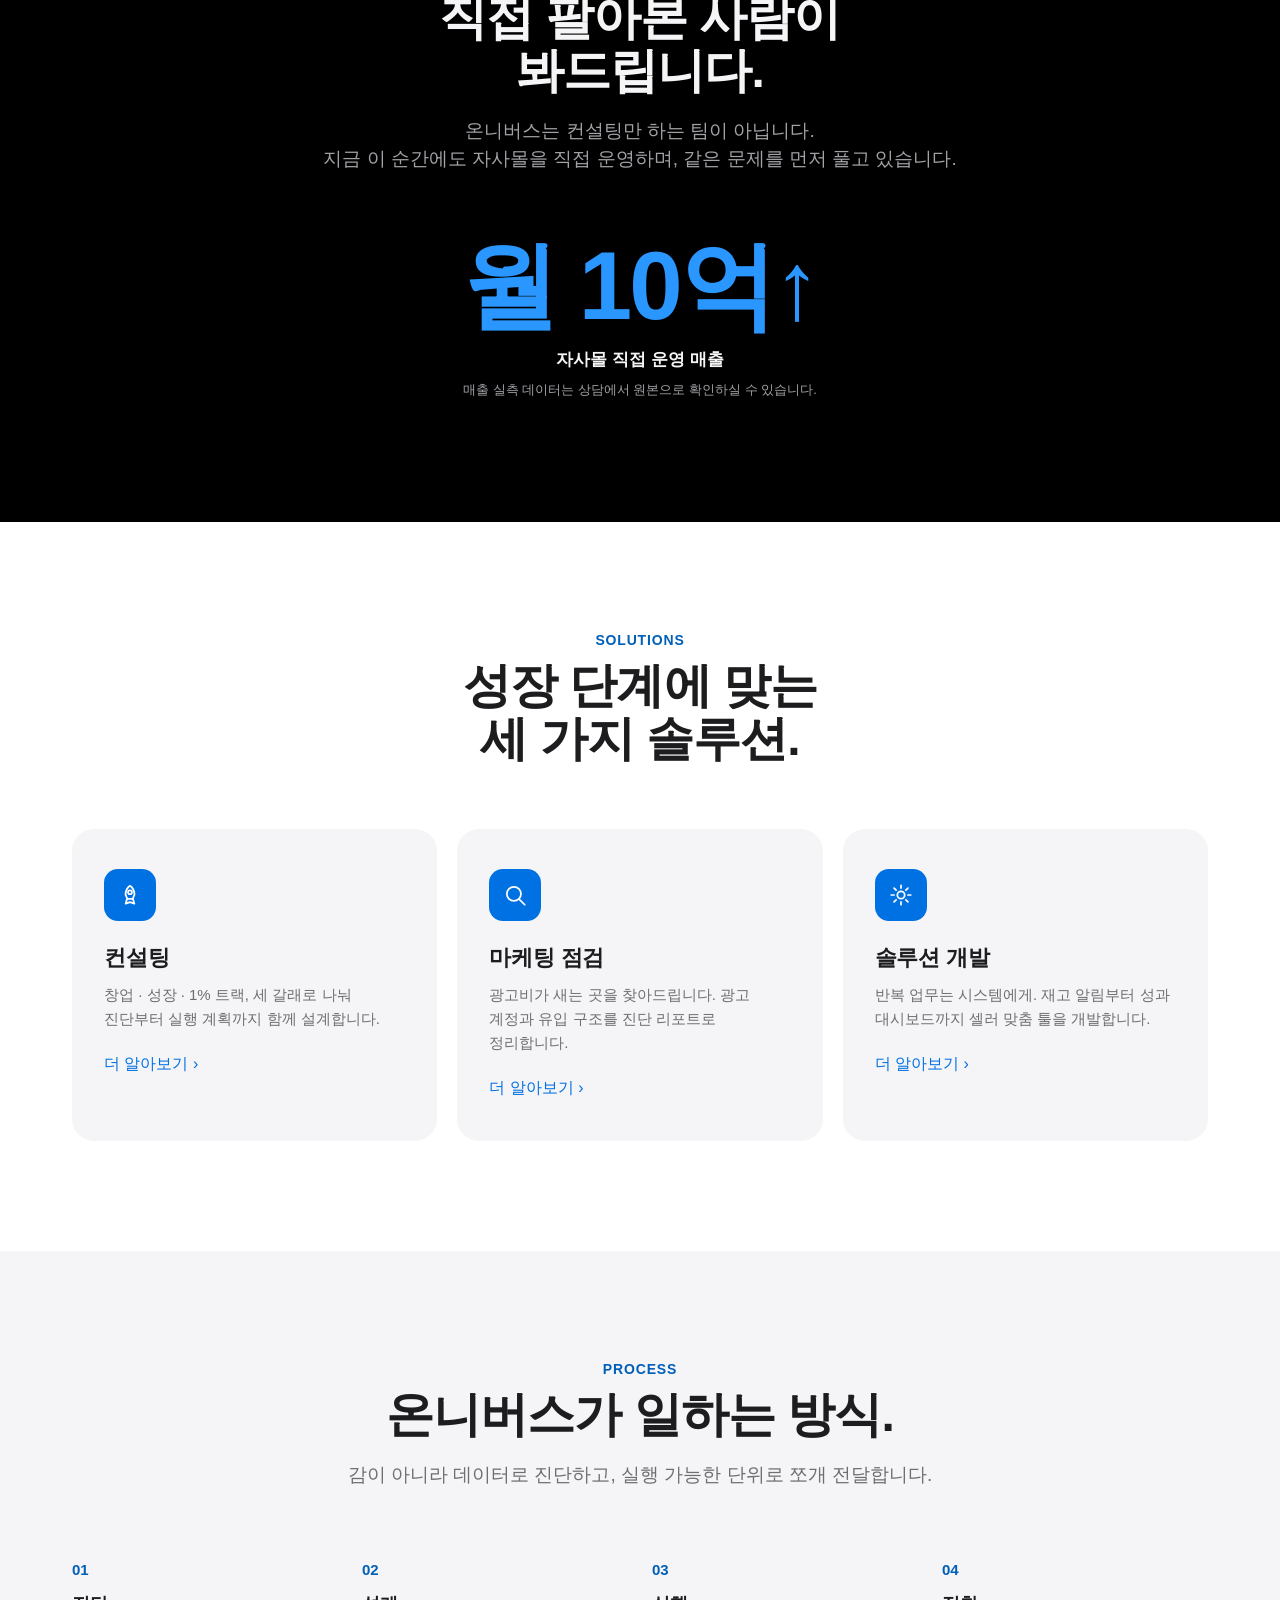
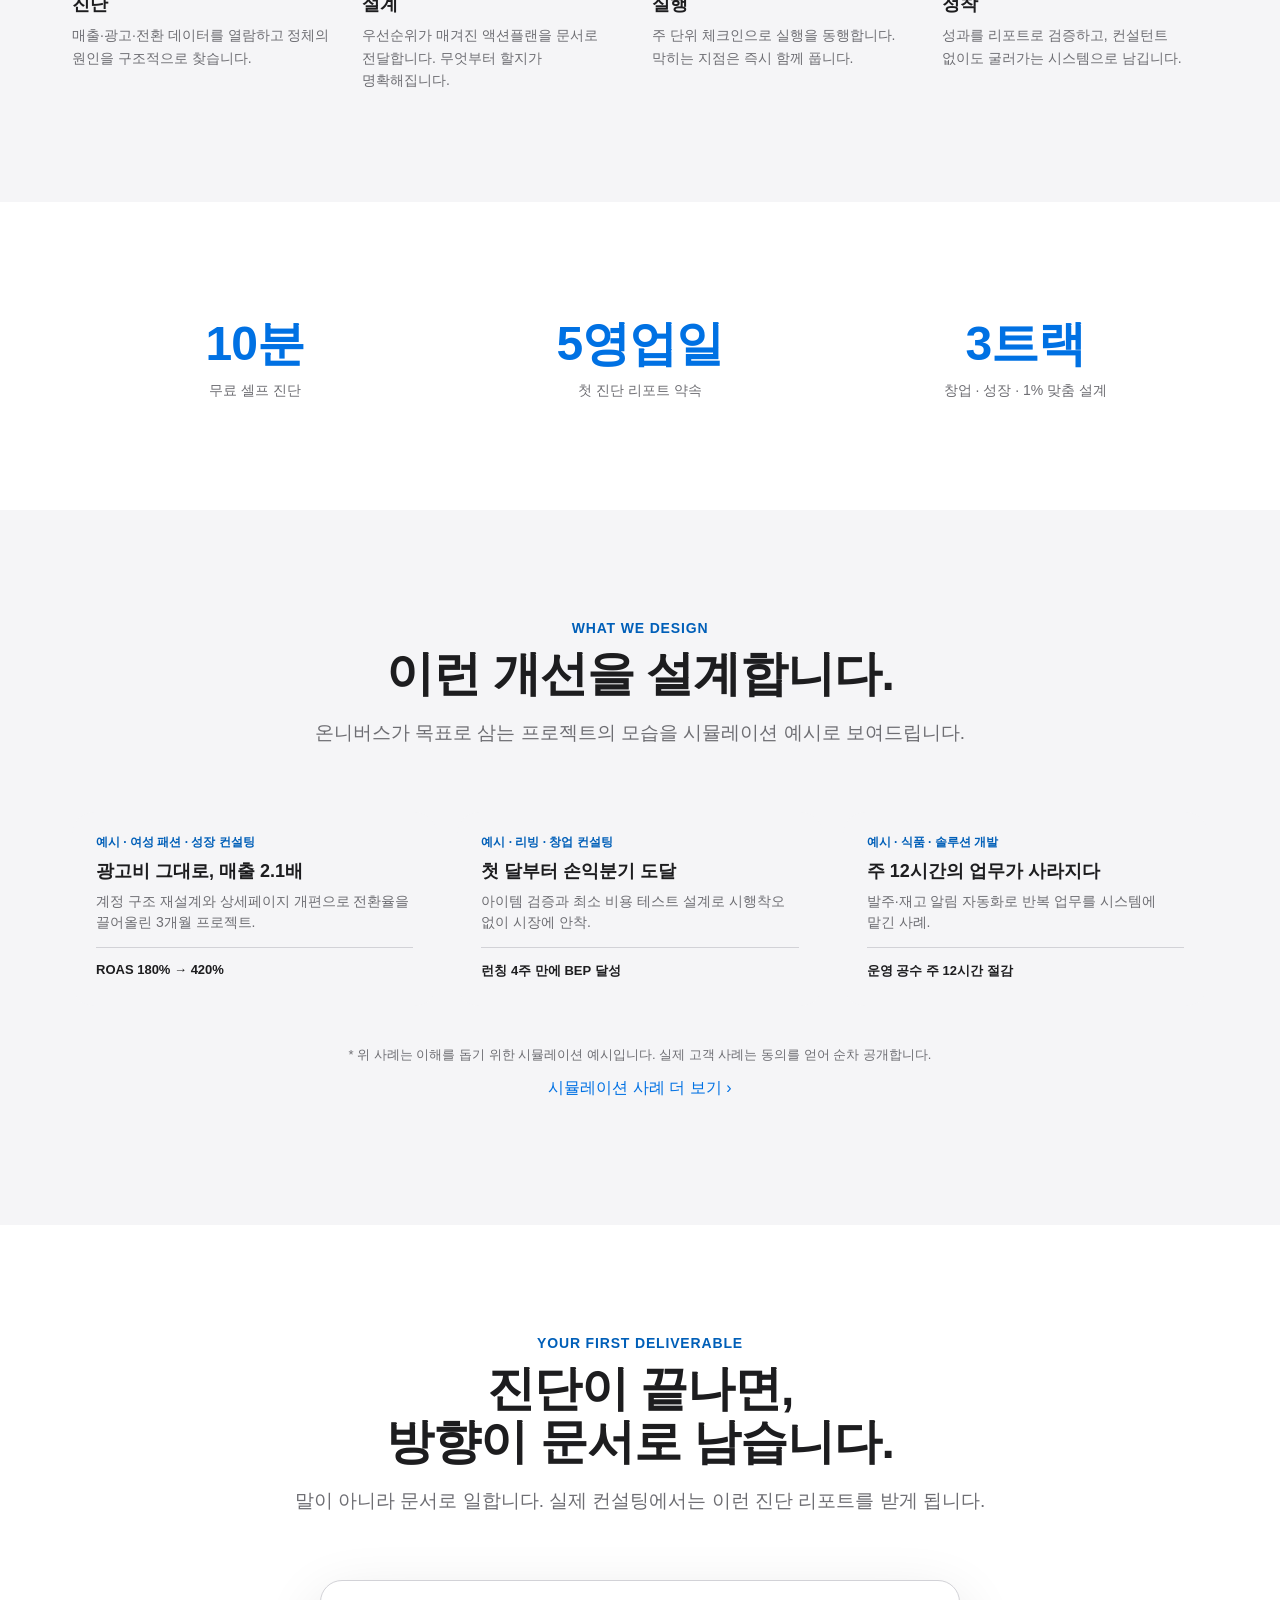
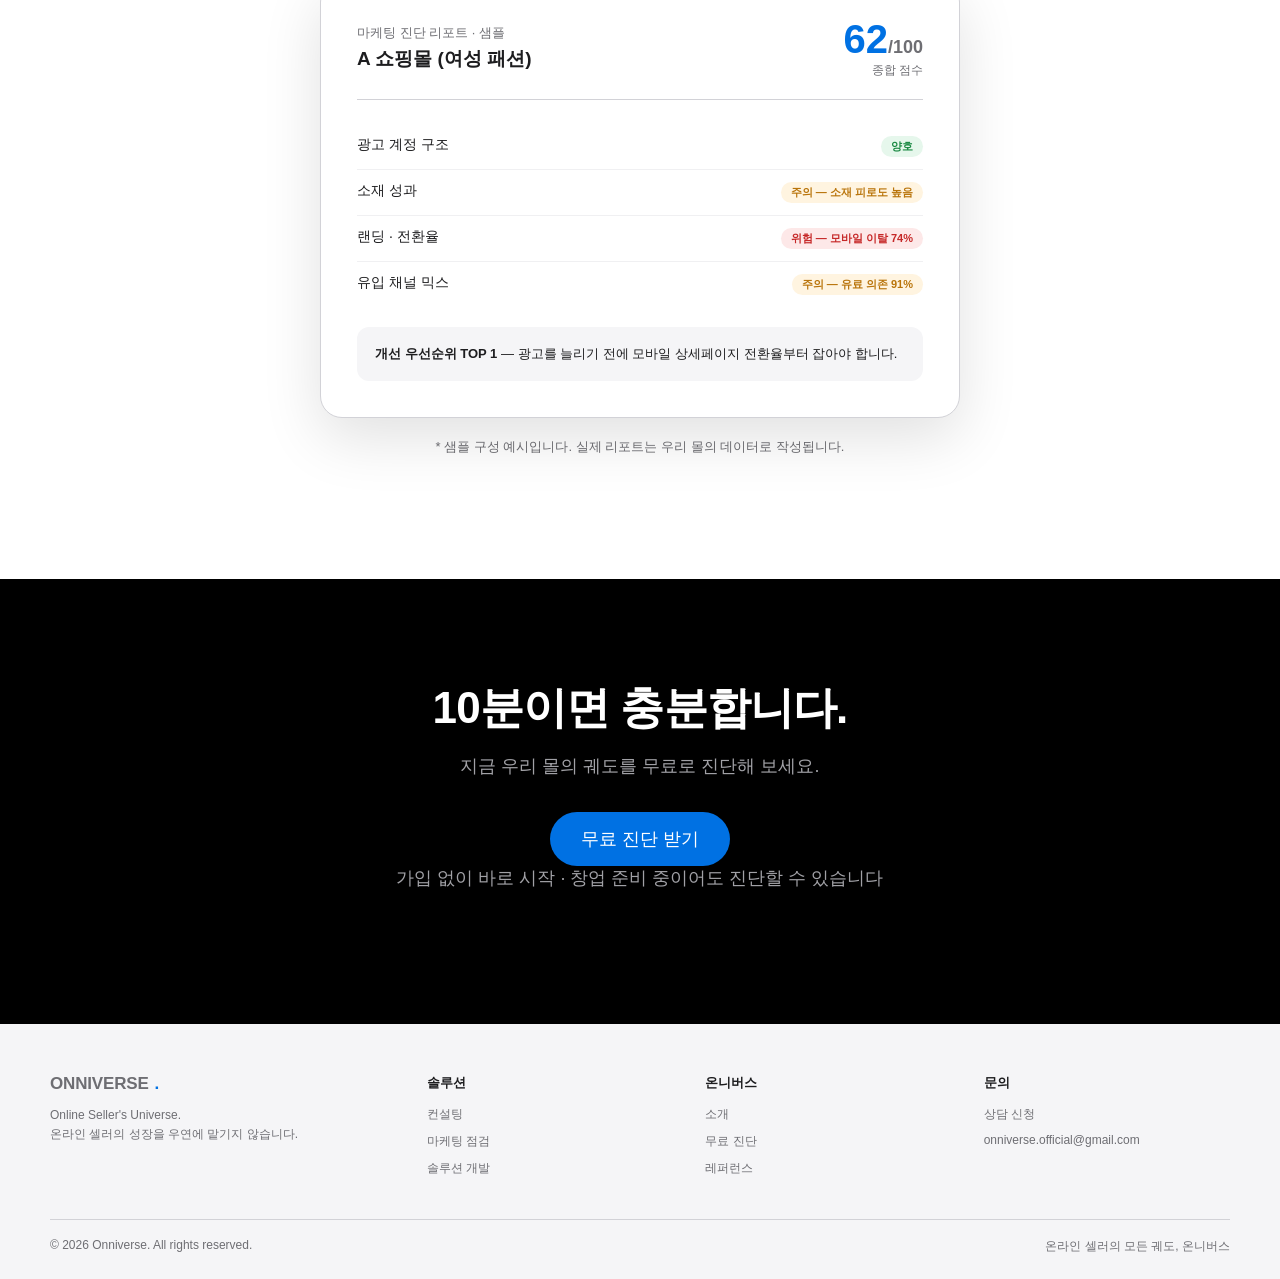
==== commit 4d584be6: "디자인 크리틱 P0+P1 반영: 모바일 nav 수정, SVG 아이콘, CTA 정렬, 예시 수치 표기, 월 10억 증거 섹션 Co-Authored-By: Claude Fable 5 " ====
--- a/index.html
+++ b/index.html
@@ -5,7 +5,7 @@
   <meta name="viewport" content="width=device-width, initial-scale=1.0">
   <title>온니버스 — Online Seller's Universe</title>
   <meta name="description" content="온라인 쇼핑몰 창업부터 매출 성장까지, 셀러의 모든 궤도를 설계하는 이커머스 컨설팅 온니버스.">
-  <link rel="stylesheet" href="assets/css/style.css?v=3">
+  <link rel="stylesheet" href="assets/css/style.css?v=4">
 </head>
 <body>
 
@@ -13,7 +13,7 @@
   <div class="nav-inner">
     <a href="index.html" class="nav-logo">ONNIVERSE<span class="dot">.</span></a>
     <ul class="nav-menu">
-      <li><a class="nav-link" href="index.html">홈</a></li>
+      <li><a class="nav-link active" aria-current="page" href="index.html">홈</a></li>
       <li><a class="nav-link" href="about.html">소개</a></li>
       <li class="has-dropdown">
         <a class="nav-link" href="consulting.html">솔루션</a>
@@ -23,12 +23,13 @@
           <li><a href="solution-dev.html">솔루션 개발</a></li>
         </ul>
       </li>
-      <li><a class="nav-link" href="preview.html">컨설팅 맛보기</a></li>
+      <li><a class="nav-link" href="preview.html">무료 진단</a></li>
       <li><a class="nav-link" href="references.html">레퍼런스</a></li>
       <li><a class="nav-link" href="contact.html">Contact</a></li>
+      <li class="nav-mobile-only"><a class="nav-link" href="https://open.kakao.com/o/gEB5UUCi" target="_blank" rel="noopener">오픈채팅방 입장</a></li>
     </ul>
     <div class="nav-cta">
-      <a href="contact.html" class="btn btn-primary" style="padding:7px 16px;font-size:13px;">상담 신청</a>
+      <a href="preview.html" class="btn btn-primary" style="padding:7px 16px;font-size:13px;">무료 진단 받기</a>
       <a href="https://open.kakao.com/o/gEB5UUCi" target="_blank" rel="noopener" class="btn btn-ghost" style="padding:7px 16px;font-size:13px;">오픈채팅방 입장</a>
       <button class="nav-toggle" aria-label="메뉴 열기">
         <svg width="20" height="20" viewBox="0 0 20 20" fill="none"><path d="M3 5h14M3 10h14M3 15h14" stroke="currentColor" stroke-width="1.5" stroke-linecap="round"/></svg>
@@ -46,6 +47,7 @@
     <a href="preview.html" class="btn btn-primary btn-lg">무료 진단 받기</a>
     <a href="consulting.html" class="btn btn-secondary btn-lg">솔루션 보기 ›</a>
   </div>
+  <p class="hero-note">창업 준비 중이어도 좋습니다 · 가입/연락처 입력 없이 10문항, 결과는 즉시</p>
 </header>
 
 <!-- Problem -->
@@ -58,17 +60,17 @@
     </div>
     <div class="grid grid-3">
       <div class="card card-dark reveal">
-        <div class="card-icon">🧭</div>
+        <div class="card-icon"><svg viewBox="0 0 24 24" width="26" height="26" fill="none" stroke="currentColor" stroke-width="1.6" stroke-linecap="round" stroke-linejoin="round" aria-hidden="true"><circle cx="12" cy="12" r="9"/><path d="M15.5 8.5l-2 5.2-5.2 2 2-5.2z"/></svg></div>
         <h3>상품 · 포지셔닝</h3>
         <p>팔리는 아이템인가, 팔리게 만든 아이템인가. 가격대, 경쟁 강도, 차별점을 데이터로 검증합니다.</p>
       </div>
       <div class="card card-dark reveal">
-        <div class="card-icon">📡</div>
+        <div class="card-icon"><svg viewBox="0 0 24 24" width="26" height="26" fill="none" stroke="currentColor" stroke-width="1.6" stroke-linecap="round" stroke-linejoin="round" aria-hidden="true"><path d="M5 5a10 10 0 0 1 14 0"/><path d="M7.8 7.8a6 6 0 0 1 8.4 0"/><circle cx="12" cy="12" r="1.6"/><path d="M12 13.6V20"/></svg></div>
         <h3>트래픽 · 광고</h3>
         <p>광고비가 새는 구멍은 계정 구조에 있습니다. 채널 믹스와 소재 성과를 숫자로 점검합니다.</p>
       </div>
       <div class="card card-dark reveal">
-        <div class="card-icon">🛒</div>
+        <div class="card-icon"><svg viewBox="0 0 24 24" width="26" height="26" fill="none" stroke="currentColor" stroke-width="1.6" stroke-linecap="round" stroke-linejoin="round" aria-hidden="true"><circle cx="9.5" cy="19.5" r="1.4"/><circle cx="16.5" cy="19.5" r="1.4"/><path d="M3.5 4.5h2l2.2 11h9.6l1.9-7.5H6.4"/></svg></div>
         <h3>전환 · 재구매</h3>
         <p>들어온 고객이 사지 않는 이유, 산 고객이 돌아오지 않는 이유, 생각보다 복잡합니다. 상세페이지부터 UI/UX까지, 촘촘하게 뜯어봅니다.</p>
       </div>
@@ -76,6 +78,22 @@
   </div>
 </section>
 
+<!-- Proof: 월 10억 -->
+<section class="section section-dark">
+  <div class="wrap">
+    <div class="section-head reveal">
+      <div class="section-eyebrow">Why Onniverse</div>
+      <h2>직접 팔아본 사람이<br>봐드립니다.</h2>
+      <p class="text-secondary">온니버스는 컨설팅만 하는 팀이 아닙니다.<br>지금 이 순간에도 자사몰을 직접 운영하며, 같은 문제를 먼저 풀고 있습니다.</p>
+    </div>
+    <div class="proof-band reveal">
+      <div class="proof-num">월 10억↑</div>
+      <div class="proof-label">자사몰 직접 운영 매출</div>
+      <p class="proof-note">매출 실측 데이터는 상담에서 원본으로 확인하실 수 있습니다.</p>
+    </div>
+  </div>
+</section>
+
 <!-- Solutions preview -->
 <section class="section">
   <div class="wrap">
@@ -85,19 +103,19 @@
     </div>
     <div class="grid grid-3">
       <a href="consulting.html" class="card reveal">
-        <div class="card-icon">🚀</div>
+        <div class="card-icon"><svg viewBox="0 0 24 24" width="26" height="26" fill="none" stroke="currentColor" stroke-width="1.6" stroke-linecap="round" stroke-linejoin="round" aria-hidden="true"><path d="M12 3.5c2.7 1.9 4.1 4.9 4.1 8.1l-1.6 3.9H9.5l-1.6-3.9c0-3.2 1.4-6.2 4.1-8.1z"/><circle cx="12" cy="9.5" r="1.8"/><path d="M9.3 15.5L8 20l4-1.4L16 20l-1.3-4.5"/></svg></div>
         <h3>컨설팅</h3>
         <p>창업 · 성장 · 1% 트랙, 세 갈래로 나눠 진단부터 실행 계획까지 함께 설계합니다.</p>
         <p class="mt-40" style="margin-top:20px;"><span class="link-arrow">더 알아보기 ›</span></p>
       </a>
       <a href="marketing-audit.html" class="card reveal">
-        <div class="card-icon">🔍</div>
+        <div class="card-icon"><svg viewBox="0 0 24 24" width="26" height="26" fill="none" stroke="currentColor" stroke-width="1.6" stroke-linecap="round" stroke-linejoin="round" aria-hidden="true"><circle cx="11" cy="11" r="6.5"/><path d="M15.8 15.8L21 21"/></svg></div>
         <h3>마케팅 점검</h3>
         <p>광고비가 새는 곳을 찾아드립니다. 광고 계정과 유입 구조를 진단 리포트로 정리합니다.</p>
         <p class="mt-40" style="margin-top:20px;"><span class="link-arrow">더 알아보기 ›</span></p>
       </a>
       <a href="solution-dev.html" class="card reveal">
-        <div class="card-icon">⚙️</div>
+        <div class="card-icon"><svg viewBox="0 0 24 24" width="26" height="26" fill="none" stroke="currentColor" stroke-width="1.6" stroke-linecap="round" stroke-linejoin="round" aria-hidden="true"><circle cx="12" cy="12" r="3.4"/><path d="M12 3v2.6M12 18.4V21M3 12h2.6M18.4 12H21M5.6 5.6l1.9 1.9M16.5 16.5l1.9 1.9M18.4 5.6l-1.9 1.9M7.5 16.5l-1.9 1.9"/></svg></div>
         <h3>솔루션 개발</h3>
         <p>반복 업무는 시스템에게. 재고 알림부터 성과 대시보드까지 셀러 맞춤 툴을 개발합니다.</p>
         <p class="mt-40" style="margin-top:20px;"><span class="link-arrow">더 알아보기 ›</span></p>
@@ -117,22 +135,22 @@
     <div class="steps reveal">
       <div class="step">
         <div class="step-num">01</div>
-        <h4>진단</h4>
+        <h3>진단</h3>
         <p>매출·광고·전환 데이터를 열람하고 정체의 원인을 구조적으로 찾습니다.</p>
       </div>
       <div class="step">
         <div class="step-num">02</div>
-        <h4>설계</h4>
+        <h3>설계</h3>
         <p>우선순위가 매겨진 액션플랜을 문서로 전달합니다. 무엇부터 할지가 명확해집니다.</p>
       </div>
       <div class="step">
         <div class="step-num">03</div>
-        <h4>실행</h4>
+        <h3>실행</h3>
         <p>주 단위 체크인으로 실행을 동행합니다. 막히는 지점은 즉시 함께 풉니다.</p>
       </div>
       <div class="step">
         <div class="step-num">04</div>
-        <h4>정착</h4>
+        <h3>정착</h3>
         <p>성과를 리포트로 검증하고, 컨설턴트 없이도 굴러가는 시스템으로 남깁니다.</p>
       </div>
     </div>
@@ -143,9 +161,9 @@
 <section class="section">
   <div class="wrap">
     <div class="stats stats-3 reveal">
-      <div class="stat"><div class="num">월 10억↑</div><div class="label">자사몰 직접 운영 매출</div></div>
-      <div class="stat"><div class="num">2.4배</div><div class="label">평균 매출 상승</div></div>
-      <div class="stat"><div class="num">5일</div><div class="label">첫 리포트까지 평균 기간</div></div>
+      <div class="stat"><div class="num">10분</div><div class="label">무료 셀프 진단</div></div>
+      <div class="stat"><div class="num">5영업일</div><div class="label">첫 진단 리포트 약속</div></div>
+      <div class="stat"><div class="num">3트랙</div><div class="label">창업 · 성장 · 1% 맞춤 설계</div></div>
     </div>
   </div>
 </section>
@@ -154,36 +172,69 @@
 <section class="section section-gray">
   <div class="wrap">
     <div class="section-head reveal">
-      <div class="section-eyebrow">References</div>
-      <h2>숫자로 증명합니다.</h2>
+      <div class="section-eyebrow">What We Design</div>
+      <h2>이런 개선을 설계합니다.</h2>
+      <p>온니버스가 목표로 삼는 프로젝트의 모습을 시뮬레이션 예시로 보여드립니다.</p>
     </div>
     <div class="grid grid-3">
       <div class="ref-card reveal">
         <div class="ref-body">
-          <div class="ref-tag">여성 패션 · 성장 컨설팅</div>
-          <h4>광고비 그대로, 매출 2.1배</h4>
+          <div class="ref-tag">예시 · 여성 패션 · 성장 컨설팅</div>
+          <h3>광고비 그대로, 매출 2.1배</h3>
           <p>계정 구조 재설계와 상세페이지 개편으로 전환율을 끌어올린 3개월 프로젝트.</p>
           <div class="ref-result">ROAS 180% → 420%</div>
         </div>
       </div>
       <div class="ref-card reveal">
         <div class="ref-body">
-          <div class="ref-tag">리빙 · 창업 컨설팅</div>
-          <h4>첫 달부터 손익분기 도달</h4>
+          <div class="ref-tag">예시 · 리빙 · 창업 컨설팅</div>
+          <h3>첫 달부터 손익분기 도달</h3>
           <p>아이템 검증과 최소 비용 테스트 설계로 시행착오 없이 시장에 안착.</p>
           <div class="ref-result">런칭 4주 만에 BEP 달성</div>
         </div>
       </div>
       <div class="ref-card reveal">
         <div class="ref-body">
-          <div class="ref-tag">식품 · 솔루션 개발</div>
-          <h4>주 12시간의 업무가 사라지다</h4>
+          <div class="ref-tag">예시 · 식품 · 솔루션 개발</div>
+          <h3>주 12시간의 업무가 사라지다</h3>
           <p>발주·재고 알림 자동화로 반복 업무를 시스템에 맡긴 사례.</p>
           <div class="ref-result">운영 공수 주 12시간 절감</div>
         </div>
       </div>
     </div>
-    <p class="text-center mt-40"><a href="references.html" class="link-arrow">모든 레퍼런스 보기 ›</a></p>
+    <p class="text-center mt-40" style="font-size:13px; color:#6e6e73;">* 위 사례는 이해를 돕기 위한 시뮬레이션 예시입니다. 실제 고객 사례는 동의를 얻어 순차 공개합니다.</p>
+    <p class="text-center" style="margin-top:14px;"><a href="references.html" class="link-arrow">시뮬레이션 사례 더 보기 ›</a></p>
+  </div>
+</section>
+
+<!-- Deliverable preview -->
+<section class="section">
+  <div class="wrap">
+    <div class="section-head reveal">
+      <div class="section-eyebrow">Your First Deliverable</div>
+      <h2>진단이 끝나면,<br>방향이 문서로 남습니다.</h2>
+      <p>말이 아니라 문서로 일합니다. 실제 컨설팅에서는 이런 진단 리포트를 받게 됩니다.</p>
+    </div>
+    <div class="mock-report reveal">
+      <div class="mock-head">
+        <div>
+          <div style="font-size:13px; color:#6e6e73;">마케팅 진단 리포트 · 샘플</div>
+          <div style="font-size:19px; font-weight:700; margin-top:4px;">A 쇼핑몰 (여성 패션)</div>
+        </div>
+        <div style="text-align:right;">
+          <div class="mock-score">62<span style="font-size:18px; color:#6e6e73;">/100</span></div>
+          <div style="font-size:12px; color:#6e6e73;">종합 점수</div>
+        </div>
+      </div>
+      <div class="mock-row"><span>광고 계정 구조</span><span class="mock-badge good">양호</span></div>
+      <div class="mock-row"><span>소재 성과</span><span class="mock-badge warn">주의 — 소재 피로도 높음</span></div>
+      <div class="mock-row"><span>랜딩 · 전환율</span><span class="mock-badge bad">위험 — 모바일 이탈 74%</span></div>
+      <div class="mock-row" style="border-bottom:none;"><span>유입 채널 믹스</span><span class="mock-badge warn">주의 — 유료 의존 91%</span></div>
+      <div style="margin-top:20px; padding:16px 18px; background:#f5f5f7; border-radius:12px; font-size:13px; line-height:1.7; color:#1d1d1f;">
+        <strong>개선 우선순위 TOP 1</strong> — 광고를 늘리기 전에 모바일 상세페이지 전환율부터 잡아야 합니다.
+      </div>
+    </div>
+    <p class="text-center" style="margin-top:20px; font-size:13px; color:#6e6e73;">* 샘플 구성 예시입니다. 실제 리포트는 우리 몰의 데이터로 작성됩니다.</p>
   </div>
 </section>
 
@@ -191,7 +242,8 @@
 <section class="cta-banner">
   <h2>10분이면 충분합니다.</h2>
   <p>지금 우리 몰의 궤도를 무료로 진단해 보세요.</p>
-  <a href="preview.html" class="btn btn-primary btn-lg">무료 진단 시작하기</a>
+  <a href="preview.html" class="btn btn-primary btn-lg">무료 진단 받기</a>
+  <p class="cta-note">가입 없이 바로 시작 · 창업 준비 중이어도 진단할 수 있습니다</p>
 </section>
 
 <footer class="footer">
@@ -201,7 +253,7 @@
       <p>Online Seller's Universe.<br>온라인 셀러의 성장을 우연에 맡기지 않습니다.</p>
     </div>
     <div class="footer-col">
-      <h5>솔루션</h5>
+      <h3>솔루션</h3>
       <ul>
         <li><a href="consulting.html">컨설팅</a></li>
         <li><a href="marketing-audit.html">마케팅 점검</a></li>
@@ -209,15 +261,15 @@
       </ul>
     </div>
     <div class="footer-col">
-      <h5>온니버스</h5>
+      <h3>온니버스</h3>
       <ul>
         <li><a href="about.html">소개</a></li>
-        <li><a href="preview.html">컨설팅 맛보기</a></li>
+        <li><a href="preview.html">무료 진단</a></li>
         <li><a href="references.html">레퍼런스</a></li>
       </ul>
     </div>
     <div class="footer-col">
-      <h5>문의</h5>
+      <h3>문의</h3>
       <ul>
         <li><a href="contact.html">상담 신청</a></li>
         <li><a href="mailto:onniverse.official@gmail.com">onniverse.official@gmail.com</a></li>
--- a/assets/css/style.css
+++ b/assets/css/style.css
@@ -14,6 +14,8 @@
   --text-on-dark-secondary: #a1a1a6;
   --accent: #0071e3;
   --accent-hover: #0077ed;
+  --accent-deep: #005fb8;
+  --accent-bright: #2997ff;
   --border: #d2d2d7;
   --border-dark: #333336;
   --radius-lg: 22px;
@@ -38,6 +40,8 @@
   color: var(--text);
   background: var(--bg);
   -webkit-font-smoothing: antialiased;
+  word-break: keep-all;
+  overflow-wrap: break-word;
   overflow-x: hidden;
 }
 
@@ -111,6 +115,8 @@
 }
 
 .nav-link:hover { opacity: 1; }
+.nav-link.active { opacity: 1; font-weight: 600; }
+.nav-mobile-only { display: none; }
 
 .nav-menu > li.has-dropdown:hover .dropdown {
   opacity: 1;
@@ -163,6 +169,9 @@
 /* Mobile nav */
 @media (max-width: 834px) {
   .nav-toggle { display: block; }
+  .nav-cta { gap: 10px; }
+  .nav-cta .btn-ghost { display: none; }
+  .nav-mobile-only { display: block; }
   .nav-menu {
     position: fixed;
     top: var(--nav-height);
@@ -211,7 +220,7 @@
 .hero-eyebrow {
   font-size: 15px;
   font-weight: 600;
-  color: var(--accent);
+  color: var(--accent-deep);
   margin-bottom: 14px;
 }
 
@@ -253,6 +262,34 @@
   position: relative;
 }
 
+.hero-note, .cta-note {
+  font-size: 13px;
+  color: var(--text-secondary);
+  margin-top: 16px;
+}
+.cta-note { color: var(--text-on-dark-secondary); }
+
+/* 월 10억 증거 밴드 */
+.proof-band { text-align: center; }
+.proof-band .proof-num {
+  font-size: clamp(56px, 9vw, 96px);
+  font-weight: 700;
+  letter-spacing: -0.03em;
+  color: var(--accent-bright);
+  line-height: 1;
+}
+.proof-band .proof-label {
+  font-size: 17px;
+  color: var(--text-on-dark);
+  margin-top: 14px;
+  font-weight: 600;
+}
+.proof-band .proof-note {
+  font-size: 13px;
+  color: var(--text-on-dark-secondary);
+  margin-top: 10px;
+}
+
 /* ---------- Buttons ---------- */
 
 .btn {
@@ -265,6 +302,7 @@
   font-weight: 400;
   cursor: pointer;
   border: 1px solid transparent;
+  white-space: nowrap;
   transition: all 0.2s var(--ease);
 }
 
@@ -313,6 +351,7 @@
   color: var(--text-on-dark);
 }
 .section-dark .text-secondary { color: var(--text-on-dark-secondary); }
+.section-dark .section-eyebrow, .cta-banner .section-eyebrow { color: var(--accent-bright); }
 
 .section-gray { background: var(--bg-secondary); }
 
@@ -325,7 +364,7 @@
 .section-eyebrow {
   font-size: 14px;
   font-weight: 600;
-  color: var(--accent);
+  color: var(--accent-deep);
   text-transform: uppercase;
   letter-spacing: 0.06em;
   margin-bottom: 12px;
@@ -444,10 +483,10 @@
 .step .step-num {
   font-size: 15px;
   font-weight: 700;
-  color: var(--accent);
+  color: var(--accent-deep);
   margin-bottom: 14px;
 }
-.step h4 {
+.step h3 {
   font-size: 18px;
   font-weight: 600;
   margin: 0 0 8px;
@@ -499,7 +538,7 @@
 .footer-brand .nav-logo { margin-bottom: 10px; }
 .footer-brand p { max-width: 260px; line-height: 1.6; }
 
-.footer-col h5 {
+.footer-col h3 {
   font-size: 13px;
   color: var(--text);
   font-weight: 600;
@@ -718,10 +757,10 @@
 .ref-tag {
   font-size: 12px;
   font-weight: 600;
-  color: var(--accent);
+  color: var(--accent-deep);
   margin-bottom: 8px;
 }
-.ref-body h4 { font-size: 18px; margin: 0 0 8px; font-weight: 600; }
+.ref-body h3 { font-size: 18px; margin: 0 0 8px; font-weight: 600; }
 .ref-body p { font-size: 14px; color: var(--text-secondary); margin: 0; line-height: 1.5; }
 .ref-result {
   margin-top: 14px;
@@ -1011,7 +1050,7 @@
   text-align: left;
   margin-bottom: 28px;
 }
-.result-reco h5 {
+.result-reco h3 {
   font-size: 13px;
   font-weight: 700;
   color: var(--accent);
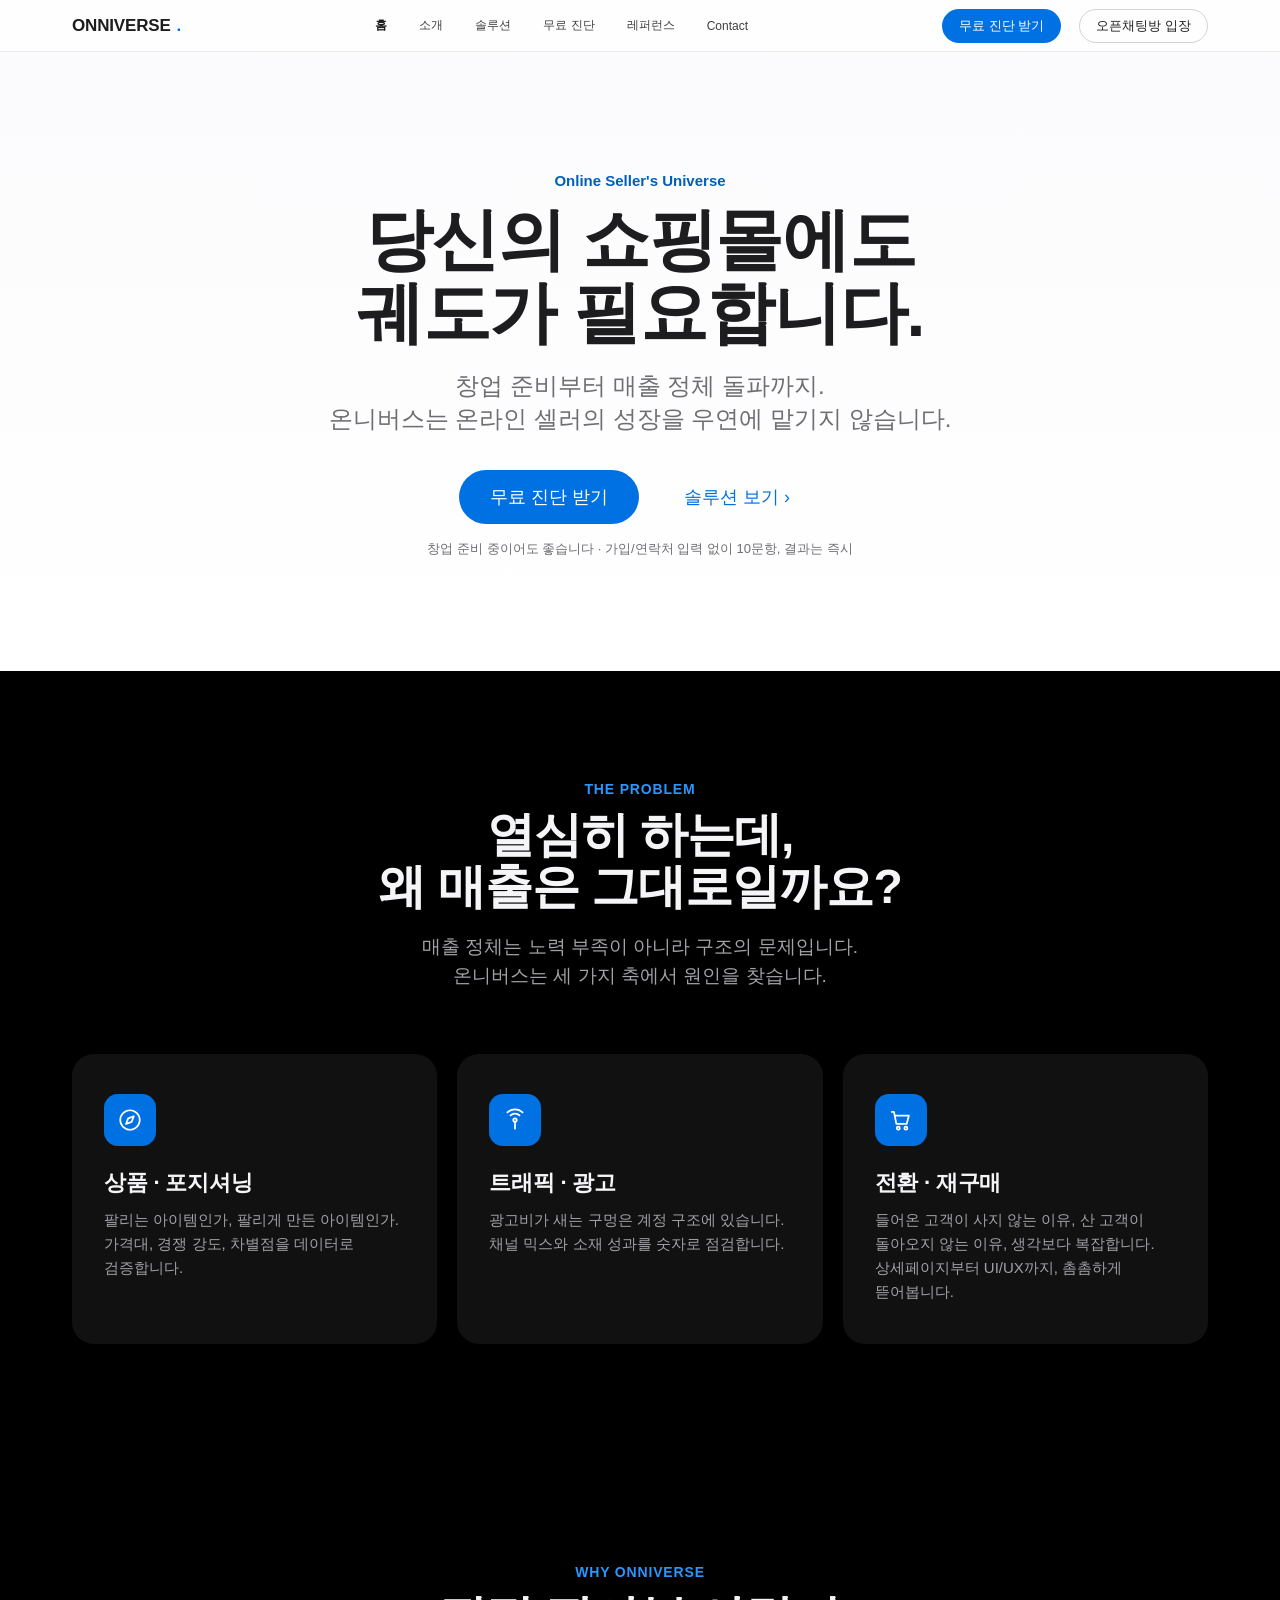
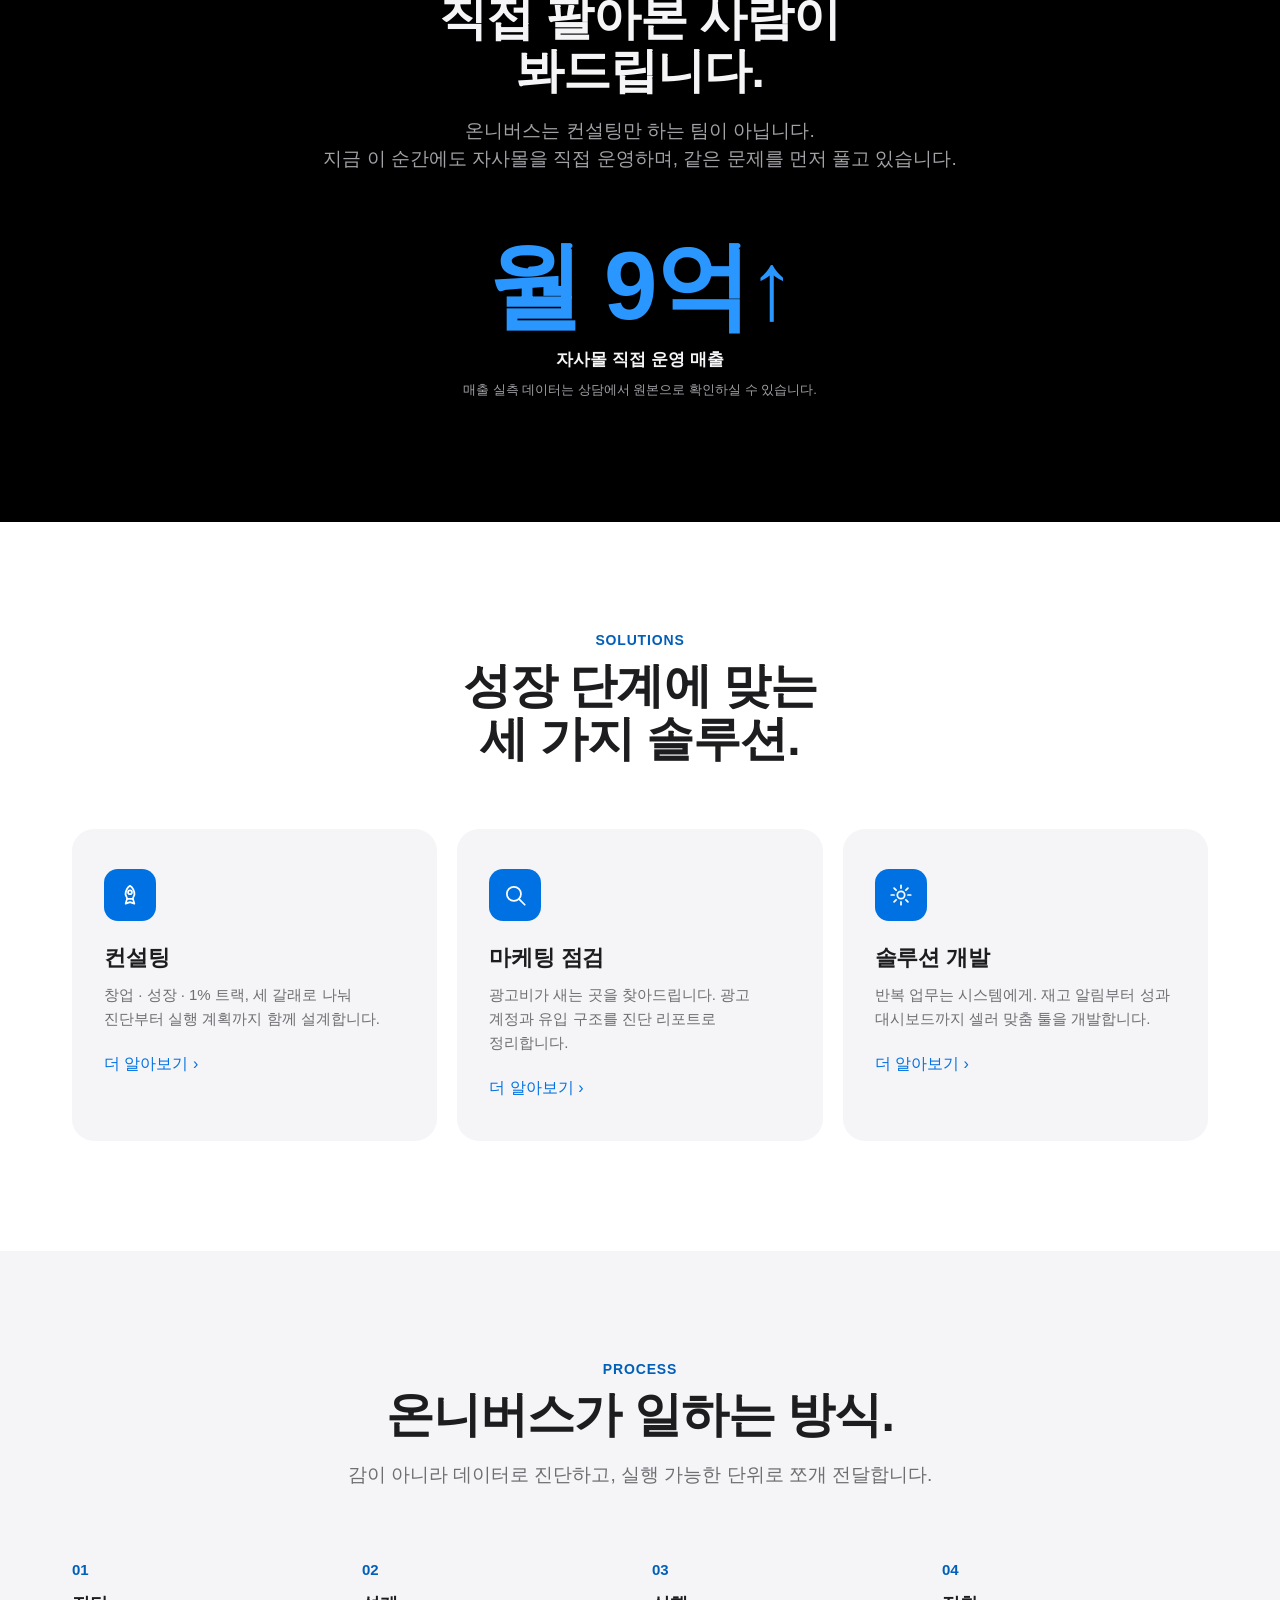
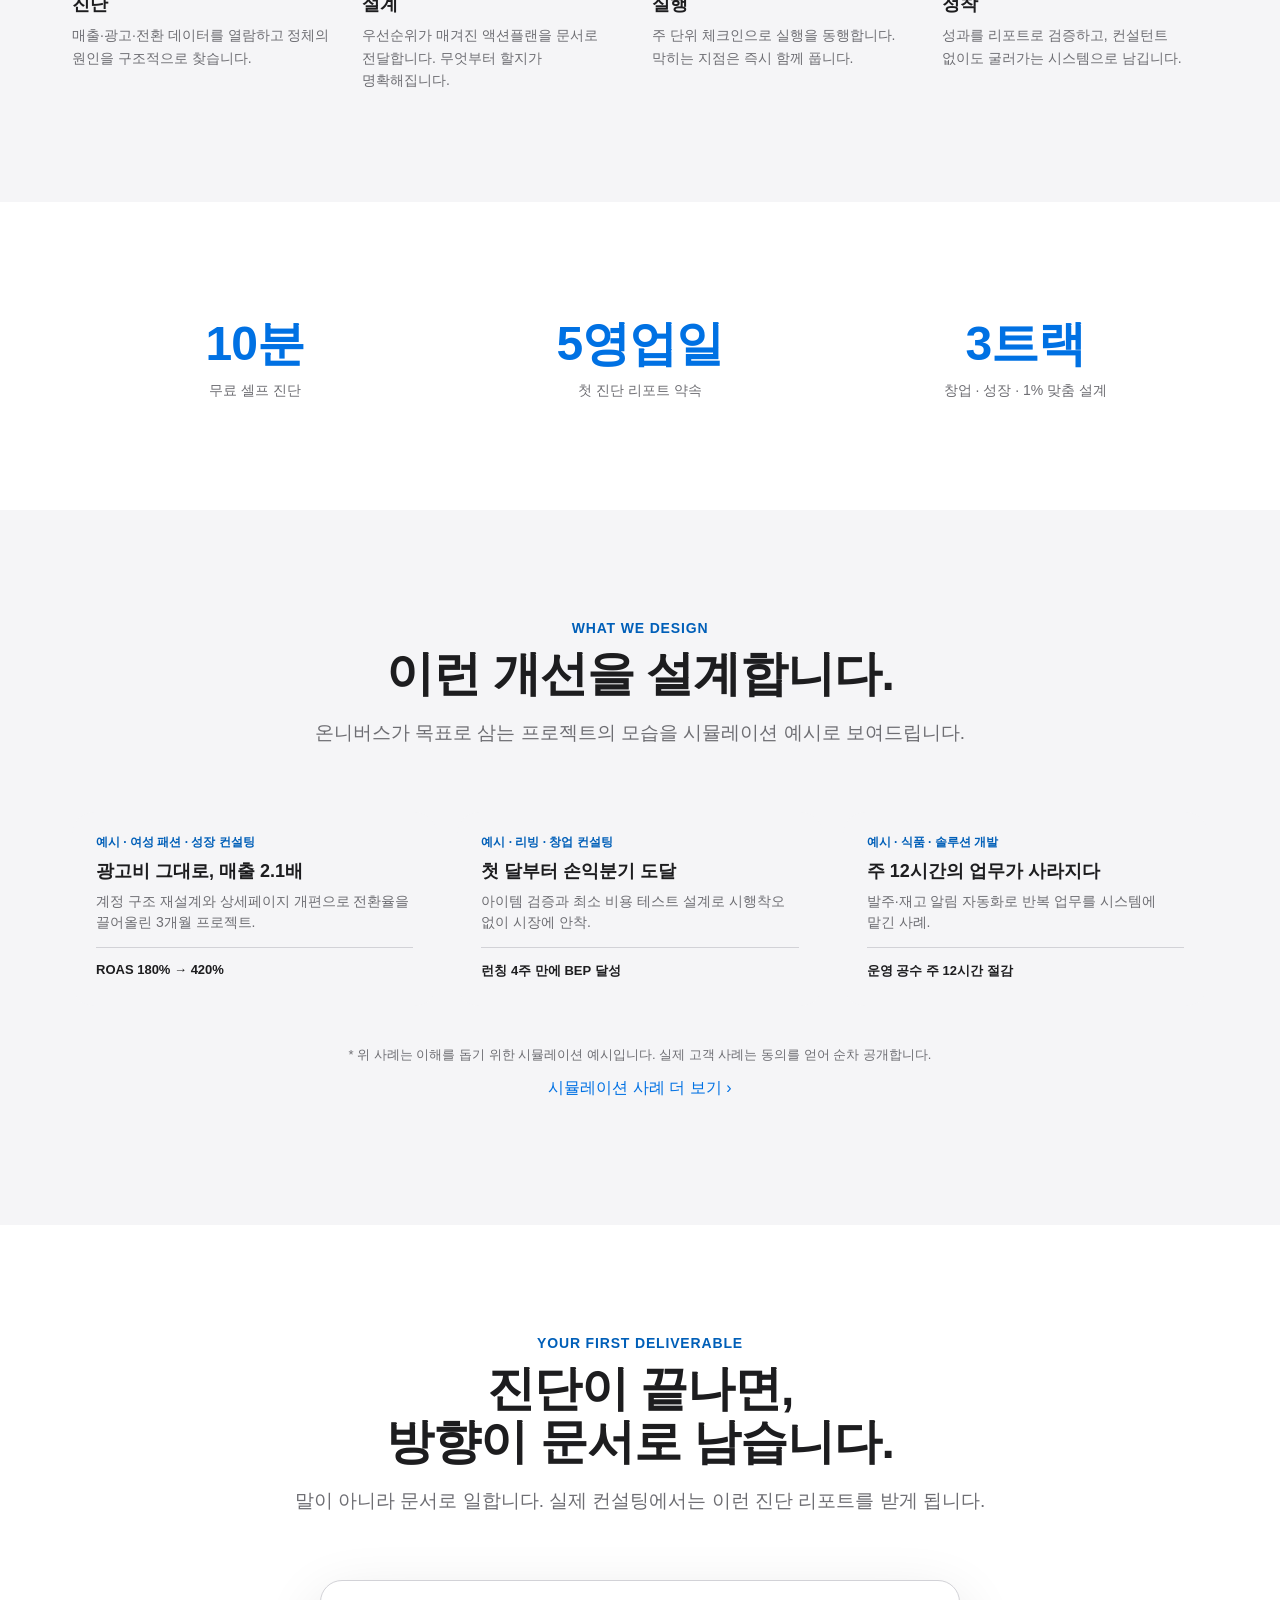
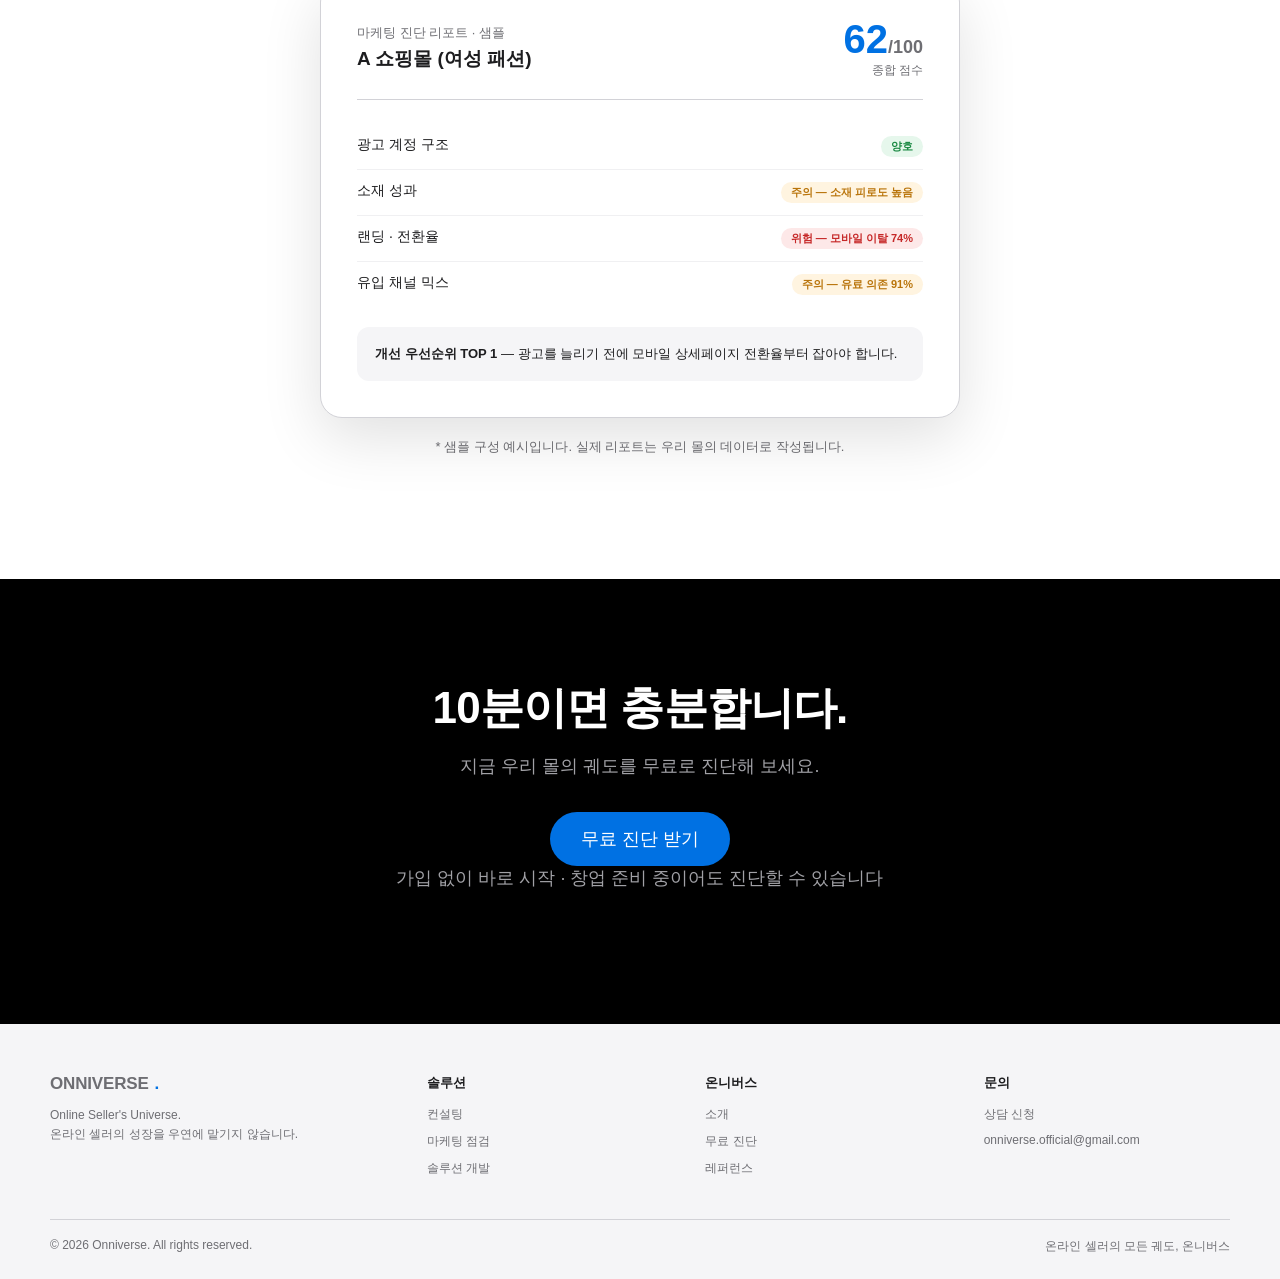
==== commit a3ed3869: "자사몰 운영 매출 수치 수정: 월 10억 → 월 9억 Co-Authored-By: Claude Fable 5 <noreply@anthropic.com>" ====
--- a/index.html
+++ b/index.html
@@ -78,7 +78,7 @@
   </div>
 </section>
 
-<!-- Proof: 월 10억 -->
+<!-- Proof: 월 9억 -->
 <section class="section section-dark">
   <div class="wrap">
     <div class="section-head reveal">
@@ -87,7 +87,7 @@
       <p class="text-secondary">온니버스는 컨설팅만 하는 팀이 아닙니다.<br>지금 이 순간에도 자사몰을 직접 운영하며, 같은 문제를 먼저 풀고 있습니다.</p>
     </div>
     <div class="proof-band reveal">
-      <div class="proof-num">월 10억↑</div>
+      <div class="proof-num">월 9억↑</div>
       <div class="proof-label">자사몰 직접 운영 매출</div>
       <p class="proof-note">매출 실측 데이터는 상담에서 원본으로 확인하실 수 있습니다.</p>
     </div>
